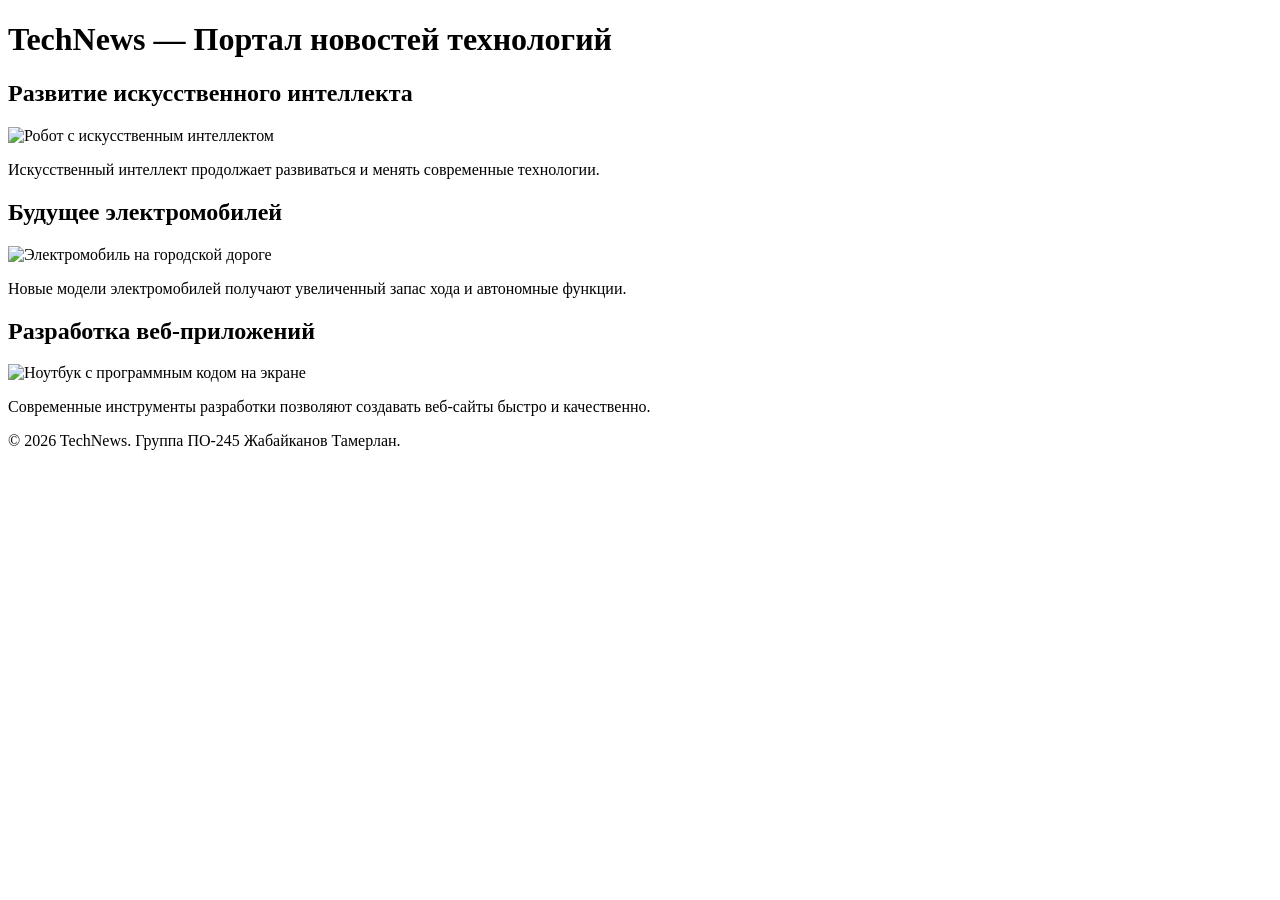
==== index.html @ 06b990fe "Add files via upload" ====
<!DOCTYPE html>
<html lang="ru">
<head>
    <meta charset="UTF-8">
    <meta name="viewport" content="width=device-width, initial-scale=1.0">
    
    <!-- SEO мета-теги -->
    <title>Новости технологий - TechNews</title>
    <meta name="description" content="Последние новости технологий, гаджетов, искусственного интеллекта и интернета.">
    <meta name="keywords" content="новости, технологии, IT, искусственный интеллект, гаджеты">
    <meta name="author" content="ПО-245">
    
    <link rel="stylesheet" href="style5.css">
</head>
<body>

    <header>
        <h1>TechNews — Портал новостей технологий</h1>
    </header>

    <main>
        <article class="news-card">
            <h2>Развитие искусственного интеллекта</h2>
            <img src="https://encrypted-tbn0.gstatic.com/images?q=tbn:ANd9GcQauCuXcx051mceSHwoyIwjxz0Szhf8YUPQIsUwtPqKdnZeXjIIw1RCWr4R&s=10" alt="Робот с искусственным интеллектом" width="600">
            <p>Искусственный интеллект продолжает развиваться и менять современные технологии.</p>
        </article>

        <article class="news-card">
            <h2>Будущее электромобилей</h2>
            <img src="https://5koleso.ru/storage/313800/b76c6a0182dadf2_1200x580.png.webp" alt="Электромобиль на городской дороге" width="600">
            <p>Новые модели электромобилей получают увеличенный запас хода и автономные функции.</p>
        </article>

        <article class="news-card">
            <h2>Разработка веб-приложений</h2>
            <img src="https://habrastorage.org/webt/pg/ak/ty/pgaktypu3eopozupeqe6huai7pe.jpeg" alt="Ноутбук c программным кодом на экране" width="600">
            <p>Современные инструменты разработки позволяют создавать веб-сайты быстро и качественно.</p>
        </article>  
    </main>

    <footer>
        <p>&copy; 2026 TechNews. Группа ПО-245 Жабайканов Тамерлан.</p>
    </footer>

</body>
</html>
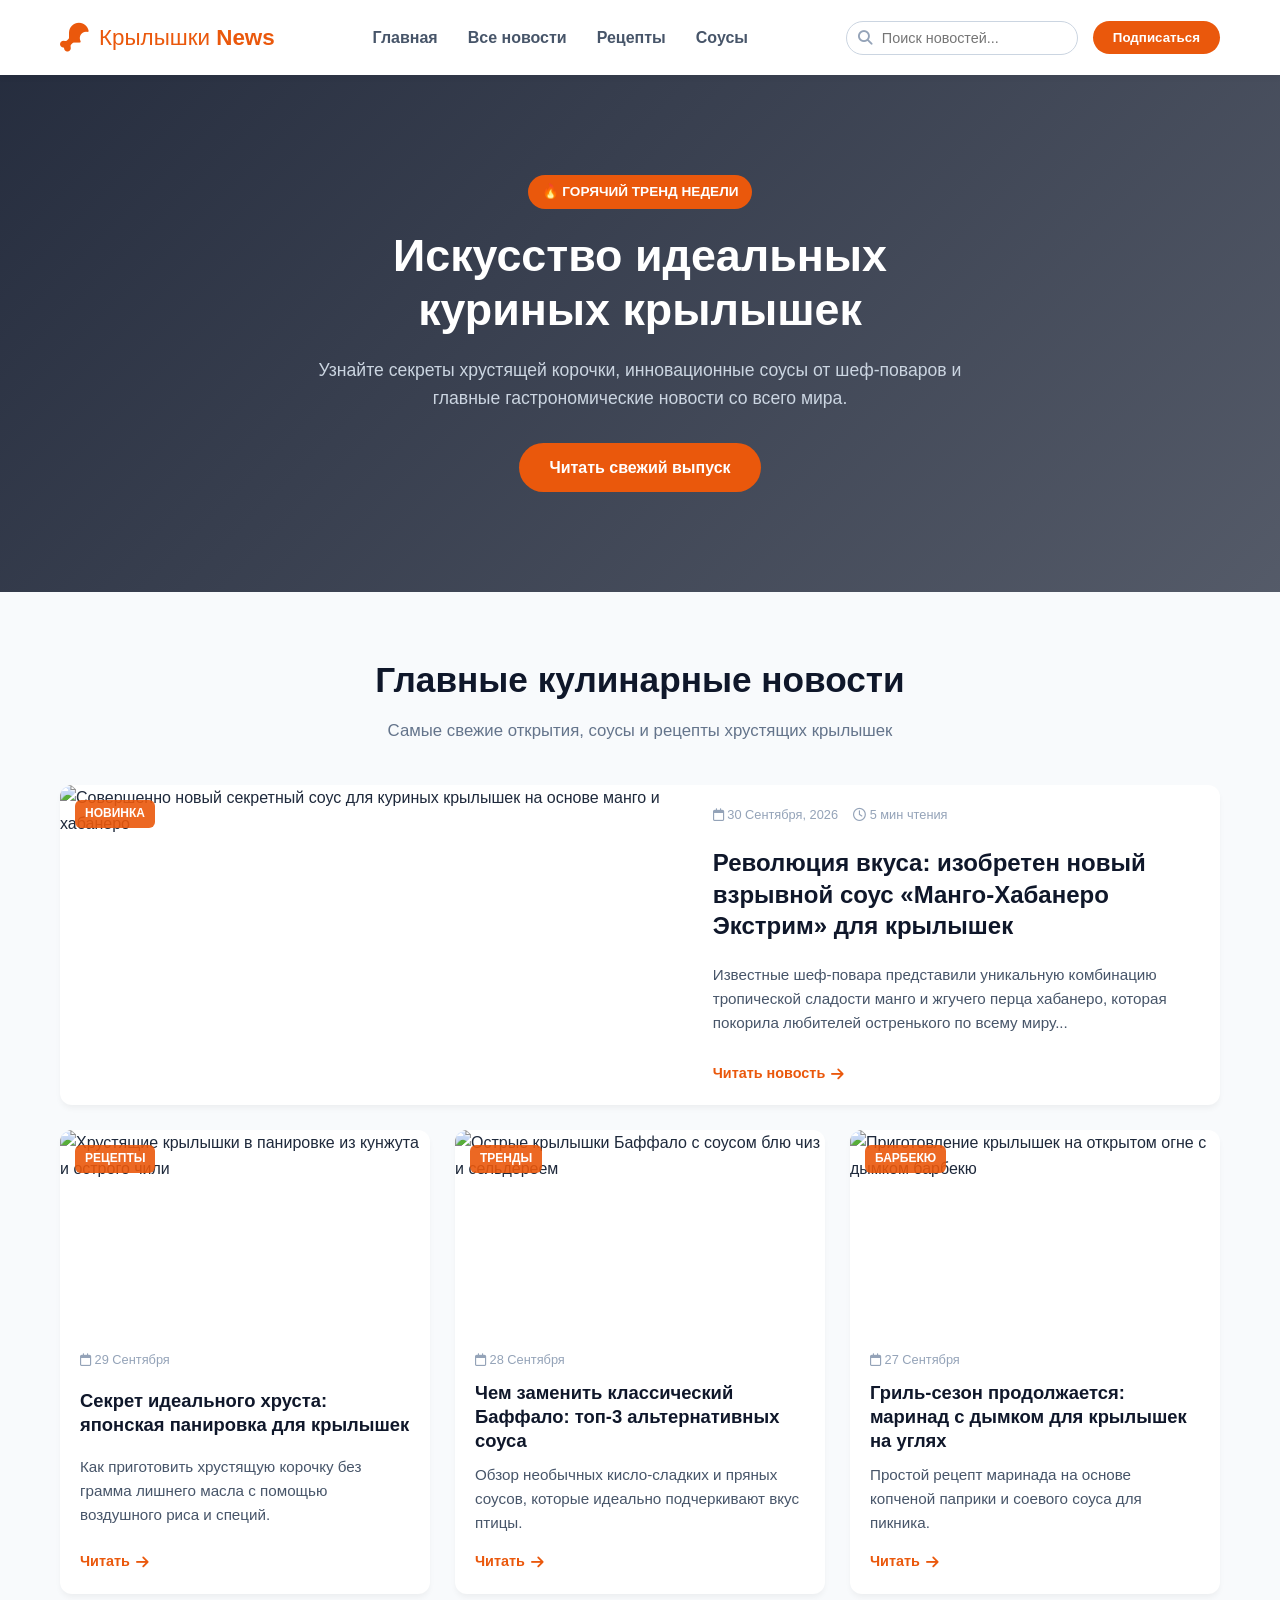
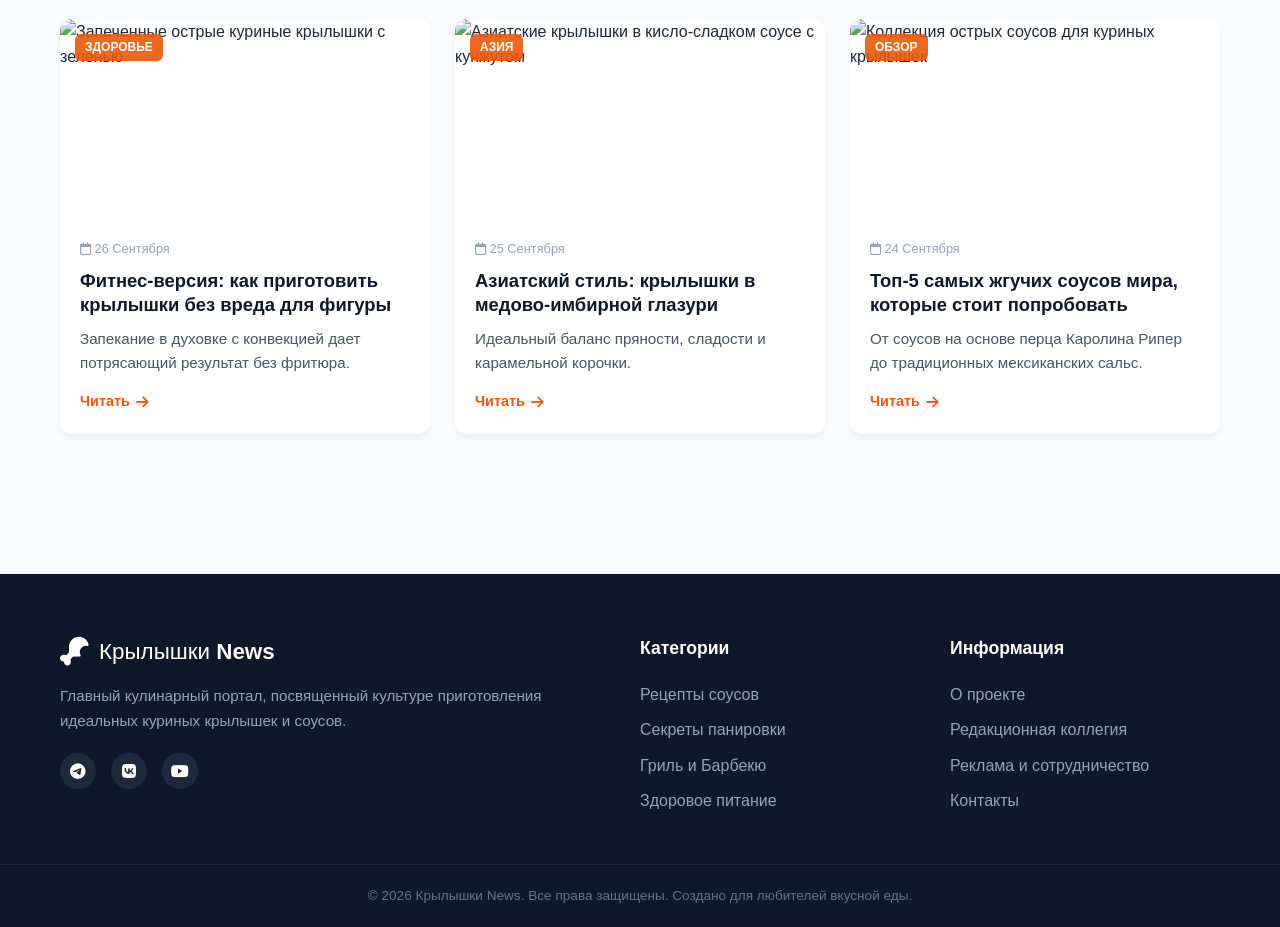
==== commit 0520d265: "Add files via upload" ====
--- a/index.html
+++ b/index.html
@@ -3,44 +3,304 @@
 <head>
     <meta charset="UTF-8">
     <meta name="viewport" content="width=device-width, initial-scale=1.0">
-    
-    <!-- SEO мета-теги -->
-    <title>Новости технологий - TechNews</title>
-    <meta name="description" content="Последние новости технологий, гаджетов, искусственного интеллекта и интернета.">
-    <meta name="keywords" content="новости, технологии, IT, искусственный интеллект, гаджеты">
-    <meta name="author" content="ПО-245">
-    
-    <link rel="stylesheet" href="style5.css">
+    <title>Кулинарные новости — Всё о крылышках</title>
+    <link rel="stylesheet" href="style.css">
+    <!-- Подключаем иконки FontAwesome для шапки и футера -->
+    <link rel="stylesheet" href="https://cdnjs.cloudflare.com/ajax/libs/font-awesome/6.4.0/css/all.min.css">
 </head>
 <body>
 
-    <header>
-        <h1>TechNews — Портал новостей технологий</h1>
+    <!-- Шапка сайта -->
+    <header class="site-header">
+        <div class="container header-container">
+            <div class="logo">
+                <i class="fa-solid fa-drumstick-bite"></i>
+                <span>Крылышки <strong>News</strong></span>
+            </div>
+            <nav class="main-nav">
+                <a href="#hero">Главная</a>
+                <a href="#news">Все новости</a>
+                <a href="#news">Рецепты</a>
+                <a href="#news">Соусы</a>
+            </nav>
+            <div class="header-actions">
+                <div class="search-box">
+                    <input type="text" placeholder="Поиск новостей...">
+                    <i class="fa-solid fa-magnifying-glass"></i>
+                </div>
+                <button class="btn-subscribe">Подписаться</button>
+            </div>
+        </div>
     </header>
 
-    <main>
-        <article class="news-card">
-            <h2>Развитие искусственного интеллекта</h2>
-            <img src="https://encrypted-tbn0.gstatic.com/images?q=tbn:ANd9GcQauCuXcx051mceSHwoyIwjxz0Szhf8YUPQIsUwtPqKdnZeXjIIw1RCWr4R&s=10" alt="Робот с искусственным интеллектом" width="600">
-            <p>Искусственный интеллект продолжает развиваться и менять современные технологии.</p>
-        </article>
-
-        <article class="news-card">
-            <h2>Будущее электромобилей</h2>
-            <img src="https://5koleso.ru/storage/313800/b76c6a0182dadf2_1200x580.png.webp" alt="Электромобиль на городской дороге" width="600">
-            <p>Новые модели электромобилей получают увеличенный запас хода и автономные функции.</p>
-        </article>
-
-        <article class="news-card">
-            <h2>Разработка веб-приложений</h2>
-            <img src="https://habrastorage.org/webt/pg/ak/ty/pgaktypu3eopozupeqe6huai7pe.jpeg" alt="Ноутбук c программным кодом на экране" width="600">
-            <p>Современные инструменты разработки позволяют создавать веб-сайты быстро и качественно.</p>
-        </article>  
+    <!-- Главный баннер / Герой -->
+    <section id="hero" class="hero-section">
+        <div class="hero-overlay"></div>
+        <div class="container hero-content">
+            <span class="badge-hot">🔥 Горячий тренд недели</span>
+            <h1>Искусство идеальных куриных крылышек</h1>
+            <p>Узнайте секреты хрустящей корочки, инновационные соусы от шеф-поваров и главные гастрономические новости со всего мира.</p>
+            <a href="#news" class="btn-primary">Читать свежий выпуск</a>
+        </div>
+    </section>
+
+    <!-- Основной контент (Новости) -->
+    <main id="news" class="container main-content">
+        <div class="section-title">
+            <h2>Главные кулинарные новости</h2>
+            <p>Самые свежие открытия, соусы и рецепты хрустящих крылышек</p>
+        </div>
+
+        <div class="news-grid">
+            <!-- 1. Главная большая новость -->
+            <article class="news-card main-news" onclick="openModal('main')">
+                <div class="card-image-wrapper">
+                    <img src="https://images.unsplash.com/photo-1527477396000-e27163b481c2?auto=format&fit=crop&w=1200&q=80" alt="Совершенно новый секретный соус для куриных крылышек на основе манго и хабанеро" class="card-img">
+                    <span class="news-category">Новинка</span>
+                </div>
+                <div class="card-content">
+                    <div class="news-meta">
+                        <span><i class="fa-regular fa-calendar"></i> 30 Сентября, 2026</span>
+                        <span><i class="fa-regular fa-clock"></i> 5 мин чтения</span>
+                    </div>
+                    <h3>Революция вкуса: изобретен новый взрывной соус «Манго-Хабанеро Экстрим» для крылышек</h3>
+                    <p class="news-snippet">Известные шеф-повара представили уникальную комбинацию тропической сладости манго и жгучего перца хабанеро, которая покорила любителей остренького по всему миру...</p>
+                    <span class="read-more">Читать новость <i class="fa-solid fa-arrow-right"></i></span>
+                </div>
+            </article>
+
+            <!-- 2. Новость -->
+            <article class="news-card" onclick="openModal('news2')">
+                <div class="card-image-wrapper">
+                    <img src="https://images.unsplash.com/photo-1567620832903-9fc6debc209f?auto=format&fit=crop&w=600&q=80" alt="Хрустящие крылышки в панировке из кунжута и острого чили" class="card-img">
+                    <span class="news-category">Рецепты</span>
+                </div>
+                <div class="card-content">
+                    <div class="news-meta">
+                        <span><i class="fa-regular fa-calendar"></i> 29 Сентября</span>
+                    </div>
+                    <h4>Секрет идеального хруста: японская панировка для крылышек</h4>
+                    <p class="news-snippet">Как приготовить хрустящую корочку без грамма лишнего масла с помощью воздушного риса и специй.</p>
+                    <span class="read-more">Читать <i class="fa-solid fa-arrow-right"></i></span>
+                </div>
+            </article>
+
+            <!-- 3. Новость -->
+            <article class="news-card" onclick="openModal('news3')">
+                <div class="card-image-wrapper">
+                    <img src="https://images.unsplash.com/photo-1608039829572-78524f79c4c7?auto=format&fit=crop&w=600&q=80" alt="Острые крылышки Баффало с соусом блю чиз и сельдереем" class="card-img">
+                    <span class="news-category">Тренды</span>
+                </div>
+                <div class="card-content">
+                    <div class="news-meta">
+                        <span><i class="fa-regular fa-calendar"></i> 28 Сентября</span>
+                    </div>
+                    <h4>Чем заменить классический Баффало: топ-3 альтернативных соуса</h4>
+                    <p class="news-snippet">Обзор необычных кисло-сладких и пряных соусов, которые идеально подчеркивают вкус птицы.</p>
+                    <span class="read-more">Читать <i class="fa-solid fa-arrow-right"></i></span>
+                </div>
+            </article>
+
+            <!-- 4. Новость -->
+            <article class="news-card" onclick="openModal('news4')">
+                <div class="card-image-wrapper">
+                    <img src="https://images.unsplash.com/photo-1589302168068-964664d93dc0?auto=format&fit=crop&w=600&q=80" alt="Приготовление крылышек на открытом огне с дымком барбекю" class="card-img">
+                    <span class="news-category">Барбекю</span>
+                </div>
+                <div class="card-content">
+                    <div class="news-meta">
+                        <span><i class="fa-regular fa-calendar"></i> 27 Сентября</span>
+                    </div>
+                    <h4>Гриль-сезон продолжается: маринад с дымком для крылышек на углях</h4>
+                    <p class="news-snippet">Простой рецепт маринада на основе копченой паприки и соевого соуса для пикника.</p>
+                    <span class="read-more">Читать <i class="fa-solid fa-arrow-right"></i></span>
+                </div>
+            </article>
+
+            <!-- 5. Новость -->
+            <article class="news-card" onclick="openModal('news5')">
+                <div class="card-image-wrapper">
+                    <img src="https://images.unsplash.com/photo-1569058242253-92a9c755a0ec?auto=format&fit=crop&w=600&q=80" alt="Запеченные острые куриные крылышки с зеленью" class="card-img">
+                    <span class="news-category">Здоровье</span>
+                </div>
+                <div class="card-content">
+                    <div class="news-meta">
+                        <span><i class="fa-regular fa-calendar"></i> 26 Сентября</span>
+                    </div>
+                    <h4>Фитнес-версия: как приготовить крылышки без вреда для фигуры</h4>
+                    <p class="news-snippet">Запекание в духовке с конвекцией дает потрясающий результат без фритюра.</p>
+                    <span class="read-more">Читать <i class="fa-solid fa-arrow-right"></i></span>
+                </div>
+            </article>
+
+            <!-- 6. Новость -->
+            <article class="news-card" onclick="openModal('news6')">
+                <div class="card-image-wrapper">
+                    <img src="https://images.unsplash.com/photo-1626777552726-4a6b54c97e46?auto=format&fit=crop&w=600&q=80" alt="Азиатские крылышки в кисло-сладком соусе с кунжутом" class="card-img">
+                    <span class="news-category">Азия</span>
+                </div>
+                <div class="card-content">
+                    <div class="news-meta">
+                        <span><i class="fa-regular fa-calendar"></i> 25 Сентября</span>
+                    </div>
+                    <h4>Азиатский стиль: крылышки в медово-имбирной глазури</h4>
+                    <p class="news-snippet">Идеальный баланс пряности, сладости и карамельной корочки.</p>
+                    <span class="read-more">Читать <i class="fa-solid fa-arrow-right"></i></span>
+                </div>
+            </article>
+
+            <!-- 7. Новость -->
+            <article class="news-card" onclick="openModal('news7')">
+                <div class="card-image-wrapper">
+                    <img src="https://images.unsplash.com/photo-1606755962773-d324e0a13086?auto=format&fit=crop&w=600&q=80" alt="Коллекция острых соусов для куриных крылышек" class="card-img">
+                    <span class="news-category">Обзор</span>
+                </div>
+                <div class="card-content">
+                    <div class="news-meta">
+                        <span><i class="fa-regular fa-calendar"></i> 24 Сентября</span>
+                    </div>
+                    <h4>Топ-5 самых жгучих соусов мира, которые стоит попробовать</h4>
+                    <p class="news-snippet">От соусов на основе перца Каролина Рипер до традиционных мексиканских сальс.</p>
+                    <span class="read-more">Читать <i class="fa-solid fa-arrow-right"></i></span>
+                </div>
+            </article>
+        </div>
     </main>
 
-    <footer>
-        <p>&copy; 2026 TechNews. Группа ПО-245 Жабайканов Тамерлан.</p>
+    <!-- Модальное окно для чтения полной новости -->
+    <div id="newsModal" class="modal">
+        <div class="modal-content">
+            <span class="close-btn" onclick="closeModal()">&times;</span>
+            <div id="modalBody">
+                <!-- Динамический контент заполняется скриптом -->
+            </div>
+        </div>
+    </div>
+
+    <!-- Подвал сайта -->
+    <footer class="site-footer">
+        <div class="container footer-grid">
+            <div class="footer-col">
+                <div class="logo footer-logo">
+                    <i class="fa-solid fa-drumstick-bite"></i>
+                    <span>Крылышки <strong>News</strong></span>
+                </div>
+                <p>Главный кулинарный портал, посвященный культуре приготовления идеальных куриных крылышек и соусов.</p>
+                <div class="social-icons">
+                    <a href="#"><i class="fa-brands fa-telegram"></i></a>
+                    <a href="#"><i class="fa-brands fa-vk"></i></a>
+                    <a href="#"><i class="fa-brands fa-youtube"></i></a>
+                </div>
+            </div>
+            <div class="footer-col">
+                <h4>Категории</h4>
+                <ul>
+                    <li><a href="#news">Рецепты соусов</a></li>
+                    <li><a href="#news">Секреты панировки</a></li>
+                    <li><a href="#news">Гриль и Барбекю</a></li>
+                    <li><a href="#news">Здоровое питание</a></li>
+                </ul>
+            </div>
+            <div class="footer-col">
+                <h4>Информация</h4>
+                <ul>
+                    <li><a href="#">О проекте</a></li>
+                    <li><a href="#">Редакционная коллегия</a></li>
+                    <li><a href="#">Реклама и сотрудничество</a></li>
+                    <li><a href="#">Контакты</a></li>
+                </ul>
+            </div>
+        </div>
+        <div class="footer-bottom">
+            <p>&copy; 2026 Крылышки News. Все права защищены. Создано для любителей вкусной еды.</p>
+        </div>
     </footer>
 
+    <!-- Скрипт для модального окна -->
+    <script>
+        const articlesData = {
+            'main': {
+                title: 'Революция вкуса: изобретен новый взрывной соус «Манго-Хабанеро Экстрим» для крылышек',
+                date: '30 Сентября, 2026',
+                img: 'https://images.unsplash.com/photo-1527477396000-e27163b481c2?auto=format&fit=crop&w=1200&q=80',
+                text: 'Известные шеф-повара представили уникальную комбинацию тропической сладости манго и жгучего перца хабанеро, которая покорила любителей остренького по всему миру. Новый соус создается путем трехчасового товления спелых фруктов с добавлением копченого перца, меда и капли лайма. По словам создателей, соус идеально подходит как к классическим крылышкам фритюр, так и к запеченным на углях. Попробуйте приготовить его дома: смешайте пюре манго, мелко нарезанный перец хабанеро, столовую ложку яблочного уксуса и немного коричневого сахара.'
+            },
+            'news2': {
+                title: 'Секрет идеального хруста: японская панировка для крылышек',
+                date: '29 Сентября, 2026',
+                img: 'https://images.unsplash.com/photo-1567620832903-9fc6debc209f?auto=format&fit=crop&w=800&q=80',
+                text: 'Как приготовить хрустящую корочку без грамма лишнего масла с помощью воздушного риса и специй. Секрет заключается в использовании муки из твердых сортов и легкой обсыпке измельченными рисовыми хлопьями перед отправкой в духовку.'
+            },
+            'news3': {
+                title: 'Чем заменить классический Баффало: топ-3 альтернативных соуса',
+                date: '28 Сентября, 2026',
+                img: 'https://images.unsplash.com/photo-1608039829572-78524f79c4c7?auto=format&fit=crop&w=800&q=80',
+                text: 'Обзор необычных кисло-сладких и пряных соусов. В тройку лидеров вошел ореховый соус сатай, медово-горчичный с зернами и пикантный соус на основе кинзы и халапеньо.'
+            },
+            'news4': {
+                title: 'Гриль-сезон продолжается: маринад с дымком для крылышек на углях',
+                date: '27 Сентября, 2026',
+                img: 'https://images.unsplash.com/photo-1589302168068-964664d93dc0?auto=format&fit=crop&w=800&q=80',
+                text: 'Простой рецепт маринада на основе копченой паприки, соевого соуса, чеснока и томатной пасты. Подержите крылышки в маринаде не менее 2 часов перед жарки на углях.'
+            },
+            'news5': {
+                title: 'Фитнес-версия: как приготовить крылышки без вреда для фигуры',
+                date: '26 Сентября, 2026',
+                img: 'https://images.unsplash.com/photo-1569058242253-92a9c755a0ec?auto=format&fit=crop&w=800&q=80',
+                text: 'Запекание в духовке на решетке при температуре 200 градусов с конвекцией позволяет вытопить весь лишний жир, оставляя мясо нежным, а корочку хрустящей.'
+            },
+            'news6': {
+                title: 'Азиатский стиль: крылышки в медово-имбирной глазури',
+                date: '25 Сентября, 2026',
+                img: 'https://images.unsplash.com/photo-1626777552726-4a6b54c97e46?auto=format&fit=crop&w=800&q=80',
+                text: 'Идеальный баланс пряности, сладости и карамельной корочки. Свежий тертый имбирь, мед, кунжутное масло и соевый соус выпариваются до густоты сиропа.'
+            },
+            'news7': {
+                title: 'Топ-5 самых жгучих соусов мира, которые стоит попробовать',
+                date: '24 Сентября, 2026',
+                img: 'https://images.unsplash.com/photo-1606755962773-d324e0a13086?auto=format&fit=crop&w=800&q=80',
+                text: 'От соусов на основе перца Каролина Рипер до традиционных мексиканских сальс с перцем чипотле. Рейтинг самых экстремальных вкусовых ощущений для настоящих смельчаков.'
+            }
+        };
+
+        function openModal(id) {
+            const article = articlesData[id];
+            if (!article) return;
+
+            const modalBody = document.getElementById('modalBody');
+            modalBody.innerHTML = `
+                <span class="modal-category">Кулинарные новости</span>
+                <h2>${article.title}</h2>
+                <div class="news-meta" style="margin-bottom: 20px;">
+                    <span><i class="fa-regular fa-calendar"></i> ${article.date}</span>
+                    <span><i class="fa-solid fa-user-pen"></i> Редакция Крылышки News</span>
+                </div>
+                <img src="${article.img}" alt="${article.title}" class="modal-img">
+                <p class="modal-text">${article.text}</p>
+                <div class="modal-footer-share">
+                    <p>Поделиться новостью:</p>
+                    <div class="social-icons">
+                        <a href="#"><i class="fa-brands fa-telegram"></i></a>
+                        <a href="#"><i class="fa-brands fa-vk"></i></a>
+                        <a href="#"><i class="fa-solid fa-link"></i></a>
+                    </div>
+                </div>
+            `;
+            document.getElementById('newsModal').style.display = 'block';
+            document.body.style.overflow = 'hidden';
+        }
+
+        function closeModal() {
+            document.getElementById('newsModal').style.display = 'none';
+            document.body.style.overflow = 'auto';
+        }
+
+        window.onclick = function(event) {
+            const modal = document.getElementById('newsModal');
+            if (event.target === modal) {
+                closeModal();
+            }
+        }
+    </script>
 </body>
 </html>
--- a/style.css
+++ b/style.css
@@ -0,0 +1,499 @@
+/* Основные стили и сброс */
+* {
+    margin: 0;
+    padding: 0;
+    box-sizing: border-box;
+    font-family: 'Segoe UI', Tahoma, Geneva, Verdana, sans-serif;
+}
+
+body {
+    background-color: #f8fafc;
+    color: #1e293b;
+    line-height: 1.6;
+}
+
+.container {
+    max-width: 1200px;
+    margin: 0 auto;
+    padding: 0 20px;
+}
+
+/* Шапка сайта */
+.site-header {
+    background-color: #ffffff;
+    box-shadow: 0 4px 6px -1px rgba(0, 0, 0, 0.05);
+    position: sticky;
+    top: 0;
+    z-index: 100;
+}
+
+.header-container {
+    display: flex;
+    align-items: center;
+    justify-content: space-between;
+    height: 75px;
+}
+
+.logo {
+    display: flex;
+    align-items: center;
+    gap: 10px;
+    font-size: 1.4rem;
+    color: #ea580c;
+    cursor: pointer;
+}
+
+.logo i {
+    font-size: 1.8rem;
+}
+
+.main-nav {
+    display: flex;
+    gap: 30px;
+}
+
+.main-nav a {
+    text-decoration: none;
+    color: #475569;
+    font-weight: 600;
+    transition: color 0.2s;
+}
+
+.main-nav a:hover {
+    color: #ea580c;
+}
+
+.header-actions {
+    display: flex;
+    align-items: center;
+    gap: 15px;
+}
+
+.search-box {
+    position: relative;
+}
+
+.search-box input {
+    padding: 8px 15px 8px 35px;
+    border: 1px solid #cbd5e1;
+    border-radius: 20px;
+    outline: none;
+    font-size: 0.9rem;
+    transition: border-color 0.2s;
+}
+
+.search-box input:focus {
+    border-color: #ea580c;
+}
+
+.search-box i {
+    position: absolute;
+    left: 12px;
+    top: 50%;
+    transform: translateY(-50%);
+    color: #94a3b8;
+    font-size: 0.9rem;
+}
+
+.btn-subscribe {
+    background-color: #ea580c;
+    color: #ffffff;
+    border: none;
+    padding: 9px 20px;
+    border-radius: 20px;
+    font-weight: 600;
+    cursor: pointer;
+    transition: background-color 0.2s;
+}
+
+.btn-subscribe:hover {
+    background-color: #c2410c;
+}
+
+/* Главный баннер (Герой) */
+.hero-section {
+    position: relative;
+    background: url('https://images.unsplash.com/photo-1527477396000-e27163b481c2?auto=format&fit=crop&w=1600&q=80') center/cover no-repeat;
+    padding: 100px 0;
+    color: #ffffff;
+    text-align: center;
+}
+
+.hero-overlay {
+    position: absolute;
+    top: 0;
+    left: 0;
+    width: 100%;
+    height: 100%;
+    background: linear-gradient(135deg, rgba(15, 23, 42, 0.9) 0%, rgba(15, 23, 42, 0.7) 100%);
+}
+
+.hero-content {
+    position: relative;
+    z-index: 2;
+    max-width: 700px;
+}
+
+.badge-hot {
+    background-color: #ea580c;
+    color: #fff;
+    padding: 6px 14px;
+    border-radius: 20px;
+    font-size: 0.85rem;
+    font-weight: 600;
+    text-transform: uppercase;
+    display: inline-block;
+    margin-bottom: 20px;
+}
+
+.hero-content h1 {
+    font-size: 2.8rem;
+    margin-bottom: 20px;
+    line-height: 1.2;
+}
+
+.hero-content p {
+    font-size: 1.1rem;
+    color: #cbd5e1;
+    margin-bottom: 30px;
+}
+
+.btn-primary {
+    display: inline-block;
+    background-color: #ea580c;
+    color: #fff;
+    padding: 12px 30px;
+    border-radius: 30px;
+    text-decoration: none;
+    font-weight: 600;
+    transition: transform 0.2s, background-color 0.2s;
+}
+
+.btn-primary:hover {
+    background-color: #c2410c;
+    transform: translateY(-2px);
+}
+
+/* Секция контента и сетка новостей */
+.main-content {
+    padding: 60px 20px;
+}
+
+.section-title {
+    margin-bottom: 40px;
+    text-align: center;
+}
+
+.section-title h2 {
+    font-size: 2.2rem;
+    color: #0f172a;
+    margin-bottom: 10px;
+}
+
+.section-title p {
+    color: #64748b;
+    font-size: 1.05rem;
+}
+
+/* Сетка новостей: 1 большая главная и остальные поменьше */
+.news-grid {
+    display: grid;
+    grid-template-columns: repeat(3, 1fr);
+    gap: 25px;
+}
+
+.news-card {
+    background: #ffffff;
+    border-radius: 12px;
+    overflow: hidden;
+    box-shadow: 0 4px 6px -1px rgba(0, 0, 0, 0.05);
+    transition: transform 0.3s, box-shadow 0.3s;
+    cursor: pointer;
+    display: flex;
+    flex-direction: column;
+}
+
+.news-card:hover {
+    transform: translateY(-5px);
+    box-shadow: 0 10px 15px -3px rgba(0, 0, 0, 0.1);
+}
+
+/* Главная большая новость на всю ширину сетки */
+.main-news {
+    grid-column: 1 / -1;
+    display: grid;
+    grid-template-columns: 1.2fr 1fr;
+}
+
+.main-news .card-image-wrapper {
+    height: 100%;
+    min-height: 320px;
+}
+
+.card-image-wrapper {
+    position: relative;
+    height: 200px;
+    overflow: hidden;
+}
+
+.card-img {
+    width: 100%;
+    height: 100%;
+    object-fit: cover;
+    transition: transform 0.5s;
+}
+
+.news-card:hover .card-img {
+    transform: scale(1.05);
+}
+
+.news-category {
+    position: absolute;
+    top: 15px;
+    left: 15px;
+    background-color: rgba(234, 88, 12, 0.9);
+    color: #fff;
+    padding: 4px 10px;
+    font-size: 0.75rem;
+    font-weight: 600;
+    border-radius: 6px;
+    text-transform: uppercase;
+}
+
+.card-content {
+    padding: 20px;
+    display: flex;
+    flex-direction: column;
+    justify-content: space-between;
+    flex-grow: 1;
+}
+
+.news-meta {
+    display: flex;
+    gap: 15px;
+    font-size: 0.8rem;
+    color: #94a3b8;
+    margin-bottom: 10px;
+}
+
+.news-card h3 {
+    font-size: 1.5rem;
+    color: #0f172a;
+    margin-bottom: 10px;
+    line-height: 1.3;
+}
+
+.news-card h4 {
+    font-size: 1.15rem;
+    color: #0f172a;
+    margin-bottom: 10px;
+    line-height: 1.3;
+}
+
+.news-snippet {
+    color: #475569;
+    font-size: 0.95rem;
+    margin-bottom: 15px;
+}
+
+.read-more {
+    color: #ea580c;
+    font-weight: 600;
+    font-size: 0.9rem;
+    display: flex;
+    align-items: center;
+    gap: 6px;
+}
+
+/* Модальное окно */
+.modal {
+    display: none;
+    position: fixed;
+    z-index: 1000;
+    left: 0;
+    top: 0;
+    width: 100%;
+    height: 100%;
+    overflow: auto;
+    background-color: rgba(0, 0, 0, 0.7);
+    backdrop-filter: blur(5px);
+}
+
+.modal-content {
+    background-color: #ffffff;
+    margin: 5% auto;
+    padding: 30px;
+    border-radius: 12px;
+    width: 90%;
+    max-width: 800px;
+    position: relative;
+    animation: modalAnim 0.3s ease;
+}
+
+@keyframes modalAnim {
+    from {transform: translateY(-30px); opacity: 0;}
+    to {transform: translateY(0); opacity: 1;}
+}
+
+.close-btn {
+    position: absolute;
+    right: 20px;
+    top: 15px;
+    font-size: 2rem;
+    color: #64748b;
+    cursor: pointer;
+    transition: color 0.2s;
+}
+
+.close-btn:hover {
+    color: #0f172a;
+}
+
+.modal-category {
+    display: inline-block;
+    color: #ea580c;
+    font-weight: 600;
+    font-size: 0.85rem;
+    text-transform: uppercase;
+    margin-bottom: 10px;
+}
+
+.modal-content h2 {
+    font-size: 2rem;
+    color: #0f172a;
+    margin-bottom: 15px;
+}
+
+.modal-img {
+    width: 100%;
+    max-height: 400px;
+    object-fit: cover;
+    border-radius: 8px;
+    margin: 20px 0;
+}
+
+.modal-text {
+    font-size: 1.05rem;
+    color: #334155;
+    line-height: 1.8;
+    margin-bottom: 25px;
+}
+
+.modal-footer-share {
+    border-top: 1px solid #e2e8f0;
+    padding-top: 15px;
+    display: flex;
+    align-items: center;
+    gap: 15px;
+}
+
+.modal-footer-share p {
+    font-weight: 600;
+    color: #64748b;
+    font-size: 0.9rem;
+}
+
+/* Подвал сайта */
+.site-footer {
+    background-color: #0f172a;
+    color: #94a3b8;
+    padding: 60px 0 20px;
+    margin-top: 80px;
+}
+
+.footer-grid {
+    display: grid;
+    grid-template-columns: 2fr 1fr 1fr;
+    gap: 40px;
+    margin-bottom: 40px;
+}
+
+.footer-logo {
+    color: #ffffff;
+    margin-bottom: 15px;
+}
+
+.footer-col p {
+    font-size: 0.95rem;
+    margin-bottom: 20px;
+}
+
+.footer-col h4 {
+    color: #ffffff;
+    margin-bottom: 20px;
+    font-size: 1.1rem;
+}
+
+.footer-col ul {
+    list-style: none;
+}
+
+.footer-col ul li {
+    margin-bottom: 10px;
+}
+
+.footer-col ul li a {
+    color: #94a3b8;
+    text-decoration: none;
+    transition: color 0.2s;
+}
+
+.footer-col ul li a:hover {
+    color: #ea580c;
+}
+
+.social-icons {
+    display: flex;
+    gap: 15px;
+}
+
+.social-icons a {
+    display: inline-flex;
+    align-items: center;
+    justify-content: center;
+    width: 36px;
+    height: 36px;
+    background-color: #1e293b;
+    color: #ffffff;
+    border-radius: 50%;
+    text-decoration: none;
+    transition: background-color 0.2s;
+}
+
+.social-icons a:hover {
+    background-color: #ea580c;
+}
+
+.footer-bottom {
+    border-top: 1px solid #1e293b;
+    padding-top: 20px;
+    text-align: center;
+    font-size: 0.85rem;
+    color: #64748b;
+}
+
+/* Адаптивность для мобильных устройств */
+@media (max-width: 900px) {
+    .news-grid {
+        grid-template-columns: repeat(2, 1fr);
+    }
+    .main-news {
+        grid-template-columns: 1fr;
+    }
+    .main-nav, .header-actions .search-box {
+        display: none;
+    }
+    .footer-grid {
+        grid-template-columns: 1fr;
+        gap: 30px;
+    }
+}
+
+@media (max-width: 600px) {
+    .news-grid {
+        grid-template-columns: 1fr;
+    }
+    .hero-content h1 {
+        font-size: 2rem;
+    }
+}
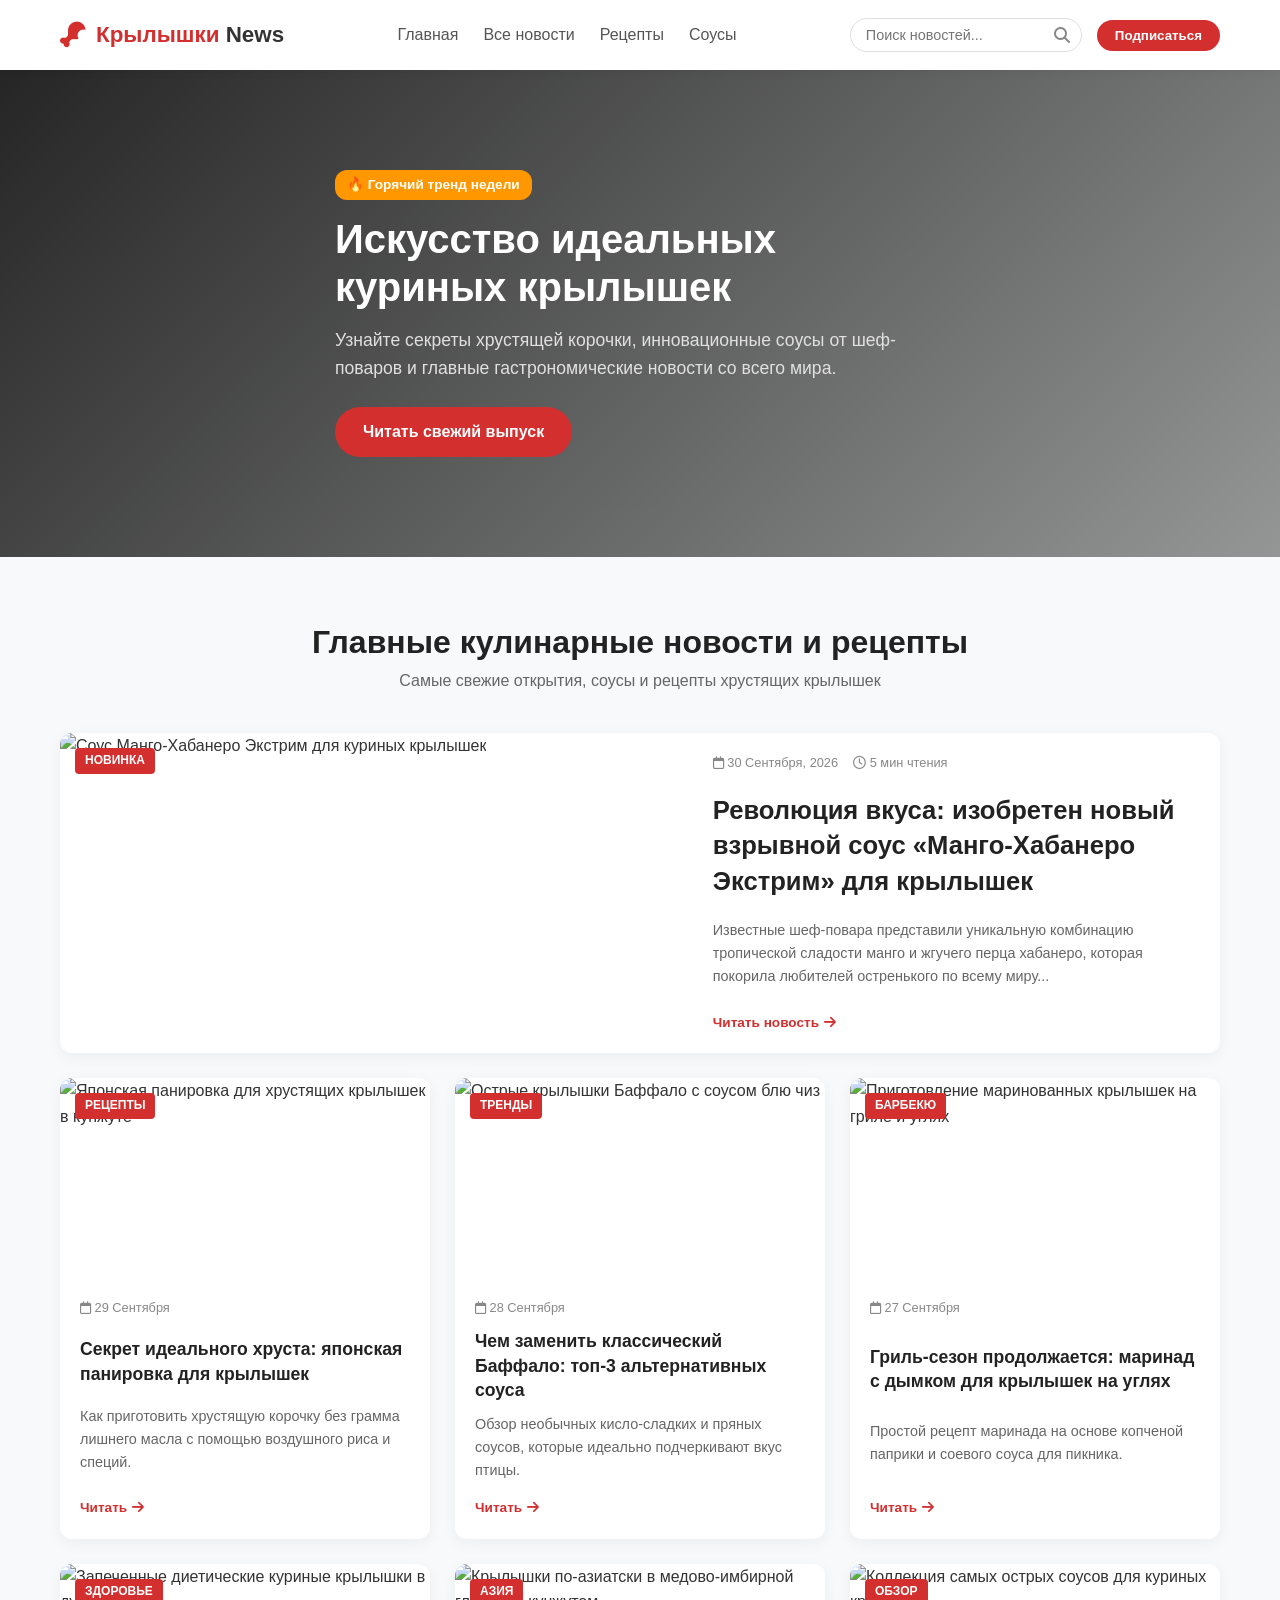
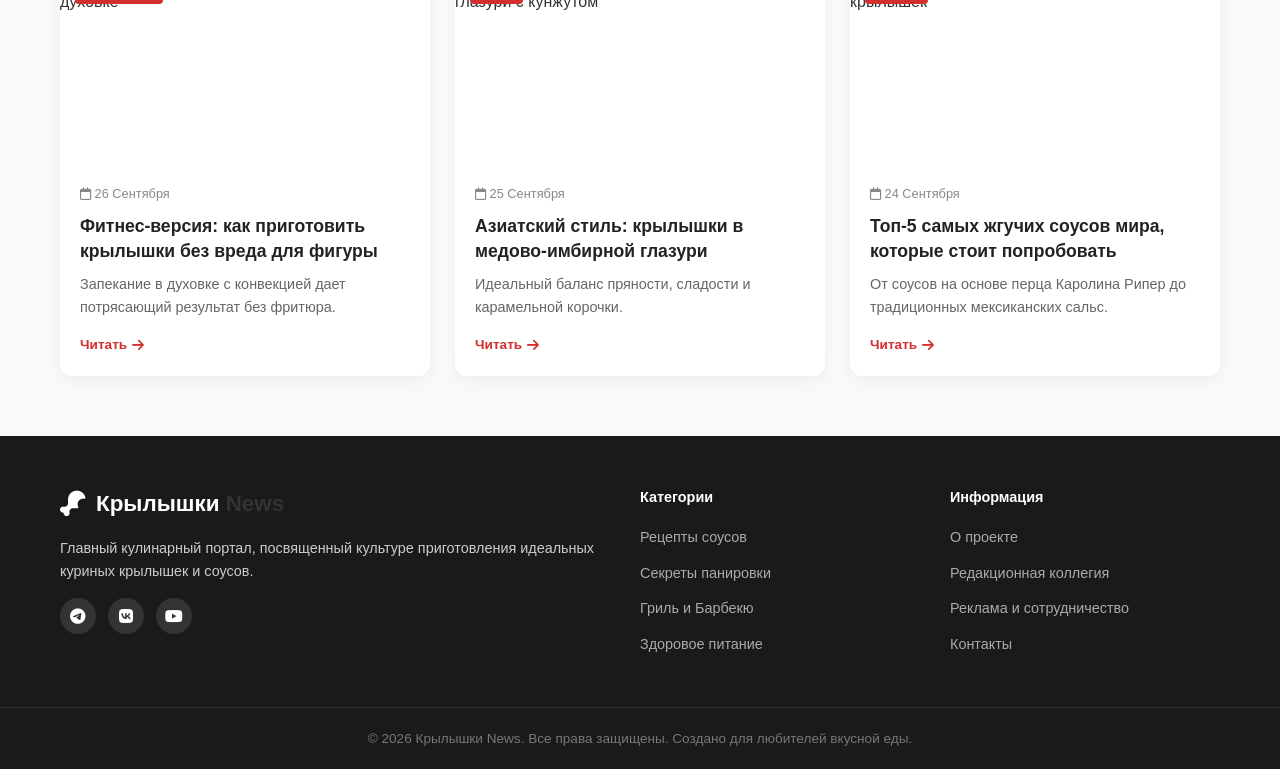
==== commit 2e32eeca: "Add files via upload" ====
--- a/index.html
+++ b/index.html
@@ -3,10 +3,61 @@
 <head>
     <meta charset="UTF-8">
     <meta name="viewport" content="width=device-width, initial-scale=1.0">
-    <title>Кулинарные новости — Всё о крылышках</title>
+    
+    <!-- SEO Мета-теги -->
+    <title>Кулинарные новости: лучшие рецепты куриных крылышек и соусов — Крылышки News</title>
+    <meta name="description" content="Свежие кулинарные новости, секреты хрустящей корочки, авторские рецепты соусов и гастрономические тренды со всего мира на портале Крылышки News.">
+    <meta name="keywords" content="куриные крылышки, рецепты крылышек, соус для крылышек, манго хабанеро, крылышки баффало, хрустящие крылышки">
+    <meta name="robots" content="index, follow">
+
+    <!-- Open Graph (для Telegram, VK, WhatsApp, Facebook) -->
+    <meta property="og:type" content="website">
+    <meta property="og:url" content="https://yourdomain.com/">
+    <meta property="og:site_name" content="Крылышки News">
+    <meta property="og:title" content="Крылышки News — Главный кулинарный портал о куриных крылышках">
+    <meta property="og:description" content="Рецепты хрустящей корочки, секретные соусы от шеф-поваров, обзоры и гастрономические новости со всего мира.">
+    <meta property="og:image" content="https://images.unsplash.com/photo-1527477396000-e27163b481c2?auto=format&fit=crop&w=1200&h=630&q=80">
+    <meta property="og:image:width" content="1200">
+    <meta property="og:image:height" content="630">
+    <meta property="og:image:alt" content="Сочные куриные крылышки с острым соусом">
+    <meta property="og:locale" content="ru_RU">
+
+    <!-- Twitter Cards -->
+    <meta name="twitter:card" content="summary_large_image">
+    <meta name="twitter:title" content="Крылышки News — Главный кулинарный портал">
+    <meta name="twitter:description" content="Рецепты хрустящей корочки, секретные соусы и гастрономические новости.">
+    <meta name="twitter:image" content="https://images.unsplash.com/photo-1527477396000-e27163b481c2?auto=format&fit=crop&w=1200&h=630&q=80">
+
     <link rel="stylesheet" href="style.css">
-    <!-- Подключаем иконки FontAwesome для шапки и футера -->
     <link rel="stylesheet" href="https://cdnjs.cloudflare.com/ajax/libs/font-awesome/6.4.0/css/all.min.css">
+
+    <!-- Schema.org Микроразметка для поисковиков -->
+    <script type="application/ld+json">
+    {
+      "@context": "https://schema.org",
+      "@graph": [
+        {
+          "@type": "WebSite",
+          "name": "Крылышки News",
+          "url": "https://yourdomain.com/",
+          "description": "Главный кулинарный портал, посвященный культуре приготовления куриных крылышек и соусов."
+        },
+        {
+          "@type": "NewsArticle",
+          "headline": "Революция вкуса: изобретен новый взрывной соус «Манго-Хабанеро Экстрим» для крылышек",
+          "image": [
+            "https://images.unsplash.com/photo-1527477396000-e27163b481c2?auto=format&fit=crop&w=1200&q=80"
+          ],
+          "datePublished": "2026-09-30T00:00:00+05:00",
+          "dateModified": "2026-09-30T00:00:00+05:00",
+          "author": {
+            "@type": "Organization",
+            "name": "Редакция Крылышки News"
+          }
+        }
+      ]
+    }
+    </script>
 </head>
 <body>
 
@@ -14,10 +65,10 @@
     <header class="site-header">
         <div class="container header-container">
             <div class="logo">
-                <i class="fa-solid fa-drumstick-bite"></i>
+                <i class="fa-solid fa-drumstick-bite" aria-hidden="true"></i>
                 <span>Крылышки <strong>News</strong></span>
             </div>
-            <nav class="main-nav">
+            <nav class="main-nav" aria-label="Основная навигация">
                 <a href="#hero">Главная</a>
                 <a href="#news">Все новости</a>
                 <a href="#news">Рецепты</a>
@@ -25,10 +76,10 @@
             </nav>
             <div class="header-actions">
                 <div class="search-box">
-                    <input type="text" placeholder="Поиск новостей...">
-                    <i class="fa-solid fa-magnifying-glass"></i>
-                </div>
-                <button class="btn-subscribe">Подписаться</button>
+                    <input type="text" placeholder="Поиск новостей..." aria-label="Поиск по новостям">
+                    <i class="fa-solid fa-magnifying-glass" aria-hidden="true"></i>
+                </div>
+                <button class="btn-subscribe" type="button">Подписаться</button>
             </div>
         </div>
     </header>
@@ -47,7 +98,7 @@
     <!-- Основной контент (Новости) -->
     <main id="news" class="container main-content">
         <div class="section-title">
-            <h2>Главные кулинарные новости</h2>
+            <h2>Главные кулинарные новости и рецепты</h2>
             <p>Самые свежие открытия, соусы и рецепты хрустящих крылышек</p>
         </div>
 
@@ -55,12 +106,12 @@
             <!-- 1. Главная большая новость -->
             <article class="news-card main-news" onclick="openModal('main')">
                 <div class="card-image-wrapper">
-                    <img src="https://images.unsplash.com/photo-1527477396000-e27163b481c2?auto=format&fit=crop&w=1200&q=80" alt="Совершенно новый секретный соус для куриных крылышек на основе манго и хабанеро" class="card-img">
+                    <img src="https://images.unsplash.com/photo-1527477396000-e27163b481c2?auto=format&fit=crop&w=1200&q=80" alt="Соус Манго-Хабанеро Экстрим для куриных крылышек" class="card-img" loading="eager">
                     <span class="news-category">Новинка</span>
                 </div>
                 <div class="card-content">
                     <div class="news-meta">
-                        <span><i class="fa-regular fa-calendar"></i> 30 Сентября, 2026</span>
+                        <span><i class="fa-regular fa-calendar"></i> <time datetime="2026-09-30">30 Сентября, 2026</time></span>
                         <span><i class="fa-regular fa-clock"></i> 5 мин чтения</span>
                     </div>
                     <h3>Революция вкуса: изобретен новый взрывной соус «Манго-Хабанеро Экстрим» для крылышек</h3>
@@ -72,14 +123,14 @@
             <!-- 2. Новость -->
             <article class="news-card" onclick="openModal('news2')">
                 <div class="card-image-wrapper">
-                    <img src="https://images.unsplash.com/photo-1567620832903-9fc6debc209f?auto=format&fit=crop&w=600&q=80" alt="Хрустящие крылышки в панировке из кунжута и острого чили" class="card-img">
+                    <img src="https://images.unsplash.com/photo-1567620832903-9fc6debc209f?auto=format&fit=crop&w=600&q=80" alt="Японская панировка для хрустящих крылышек в кунжуте" class="card-img" loading="lazy">
                     <span class="news-category">Рецепты</span>
                 </div>
                 <div class="card-content">
                     <div class="news-meta">
-                        <span><i class="fa-regular fa-calendar"></i> 29 Сентября</span>
-                    </div>
-                    <h4>Секрет идеального хруста: японская панировка для крылышек</h4>
+                        <span><i class="fa-regular fa-calendar"></i> <time datetime="2026-09-29">29 Сентября</time></span>
+                    </div>
+                    <h3>Секрет идеального хруста: японская панировка для крылышек</h3>
                     <p class="news-snippet">Как приготовить хрустящую корочку без грамма лишнего масла с помощью воздушного риса и специй.</p>
                     <span class="read-more">Читать <i class="fa-solid fa-arrow-right"></i></span>
                 </div>
@@ -88,14 +139,14 @@
             <!-- 3. Новость -->
             <article class="news-card" onclick="openModal('news3')">
                 <div class="card-image-wrapper">
-                    <img src="https://images.unsplash.com/photo-1608039829572-78524f79c4c7?auto=format&fit=crop&w=600&q=80" alt="Острые крылышки Баффало с соусом блю чиз и сельдереем" class="card-img">
+                    <img src="https://images.unsplash.com/photo-1608039829572-78524f79c4c7?auto=format&fit=crop&w=600&q=80" alt="Острые крылышки Баффало с соусом блю чиз" class="card-img" loading="lazy">
                     <span class="news-category">Тренды</span>
                 </div>
                 <div class="card-content">
                     <div class="news-meta">
-                        <span><i class="fa-regular fa-calendar"></i> 28 Сентября</span>
-                    </div>
-                    <h4>Чем заменить классический Баффало: топ-3 альтернативных соуса</h4>
+                        <span><i class="fa-regular fa-calendar"></i> <time datetime="2026-09-28">28 Сентября</time></span>
+                    </div>
+                    <h3>Чем заменить классический Баффало: топ-3 альтернативных соуса</h3>
                     <p class="news-snippet">Обзор необычных кисло-сладких и пряных соусов, которые идеально подчеркивают вкус птицы.</p>
                     <span class="read-more">Читать <i class="fa-solid fa-arrow-right"></i></span>
                 </div>
@@ -104,14 +155,14 @@
             <!-- 4. Новость -->
             <article class="news-card" onclick="openModal('news4')">
                 <div class="card-image-wrapper">
-                    <img src="https://images.unsplash.com/photo-1589302168068-964664d93dc0?auto=format&fit=crop&w=600&q=80" alt="Приготовление крылышек на открытом огне с дымком барбекю" class="card-img">
+                    <img src="https://images.unsplash.com/photo-1589302168068-964664d93dc0?auto=format&fit=crop&w=600&q=80" alt="Приготовление маринованных крылышек на гриле и углях" class="card-img" loading="lazy">
                     <span class="news-category">Барбекю</span>
                 </div>
                 <div class="card-content">
                     <div class="news-meta">
-                        <span><i class="fa-regular fa-calendar"></i> 27 Сентября</span>
-                    </div>
-                    <h4>Гриль-сезон продолжается: маринад с дымком для крылышек на углях</h4>
+                        <span><i class="fa-regular fa-calendar"></i> <time datetime="2026-09-27">27 Сентября</time></span>
+                    </div>
+                    <h3>Гриль-сезон продолжается: маринад с дымком для крылышек на углях</h3>
                     <p class="news-snippet">Простой рецепт маринада на основе копченой паприки и соевого соуса для пикника.</p>
                     <span class="read-more">Читать <i class="fa-solid fa-arrow-right"></i></span>
                 </div>
@@ -120,14 +171,14 @@
             <!-- 5. Новость -->
             <article class="news-card" onclick="openModal('news5')">
                 <div class="card-image-wrapper">
-                    <img src="https://images.unsplash.com/photo-1569058242253-92a9c755a0ec?auto=format&fit=crop&w=600&q=80" alt="Запеченные острые куриные крылышки с зеленью" class="card-img">
+                    <img src="https://images.unsplash.com/photo-1569058242253-92a9c755a0ec?auto=format&fit=crop&w=600&q=80" alt="Запеченные диетические куриные крылышки в духовке" class="card-img" loading="lazy">
                     <span class="news-category">Здоровье</span>
                 </div>
                 <div class="card-content">
                     <div class="news-meta">
-                        <span><i class="fa-regular fa-calendar"></i> 26 Сентября</span>
-                    </div>
-                    <h4>Фитнес-версия: как приготовить крылышки без вреда для фигуры</h4>
+                        <span><i class="fa-regular fa-calendar"></i> <time datetime="2026-09-26">26 Сентября</time></span>
+                    </div>
+                    <h3>Фитнес-версия: как приготовить крылышки без вреда для фигуры</h3>
                     <p class="news-snippet">Запекание в духовке с конвекцией дает потрясающий результат без фритюра.</p>
                     <span class="read-more">Читать <i class="fa-solid fa-arrow-right"></i></span>
                 </div>
@@ -136,14 +187,14 @@
             <!-- 6. Новость -->
             <article class="news-card" onclick="openModal('news6')">
                 <div class="card-image-wrapper">
-                    <img src="https://images.unsplash.com/photo-1626777552726-4a6b54c97e46?auto=format&fit=crop&w=600&q=80" alt="Азиатские крылышки в кисло-сладком соусе с кунжутом" class="card-img">
+                    <img src="https://images.unsplash.com/photo-1626777552726-4a6b54c97e46?auto=format&fit=crop&w=600&q=80" alt="Крылышки по-азиатски в медово-имбирной глазури с кунжутом" class="card-img" loading="lazy">
                     <span class="news-category">Азия</span>
                 </div>
                 <div class="card-content">
                     <div class="news-meta">
-                        <span><i class="fa-regular fa-calendar"></i> 25 Сентября</span>
-                    </div>
-                    <h4>Азиатский стиль: крылышки в медово-имбирной глазури</h4>
+                        <span><i class="fa-regular fa-calendar"></i> <time datetime="2026-09-25">25 Сентября</time></span>
+                    </div>
+                    <h3>Азиатский стиль: крылышки в медово-имбирной глазури</h3>
                     <p class="news-snippet">Идеальный баланс пряности, сладости и карамельной корочки.</p>
                     <span class="read-more">Читать <i class="fa-solid fa-arrow-right"></i></span>
                 </div>
@@ -152,14 +203,14 @@
             <!-- 7. Новость -->
             <article class="news-card" onclick="openModal('news7')">
                 <div class="card-image-wrapper">
-                    <img src="https://images.unsplash.com/photo-1606755962773-d324e0a13086?auto=format&fit=crop&w=600&q=80" alt="Коллекция острых соусов для куриных крылышек" class="card-img">
+                    <img src="https://images.unsplash.com/photo-1606755962773-d324e0a13086?auto=format&fit=crop&w=600&q=80" alt="Коллекция самых острых соусов для куриных крылышек" class="card-img" loading="lazy">
                     <span class="news-category">Обзор</span>
                 </div>
                 <div class="card-content">
                     <div class="news-meta">
-                        <span><i class="fa-regular fa-calendar"></i> 24 Сентября</span>
-                    </div>
-                    <h4>Топ-5 самых жгучих соусов мира, которые стоит попробовать</h4>
+                        <span><i class="fa-regular fa-calendar"></i> <time datetime="2026-09-24">24 Сентября</time></span>
+                    </div>
+                    <h3>Топ-5 самых жгучих соусов мира, которые стоит попробовать</h3>
                     <p class="news-snippet">От соусов на основе перца Каролина Рипер до традиционных мексиканских сальс.</p>
                     <span class="read-more">Читать <i class="fa-solid fa-arrow-right"></i></span>
                 </div>
@@ -167,13 +218,11 @@
         </div>
     </main>
 
-    <!-- Модальное окно для чтения полной новости -->
-    <div id="newsModal" class="modal">
+    <!-- Модальное окно -->
+    <div id="newsModal" class="modal" role="dialog" aria-modal="true" aria-labelledby="modalTitle">
         <div class="modal-content">
-            <span class="close-btn" onclick="closeModal()">&times;</span>
-            <div id="modalBody">
-                <!-- Динамический контент заполняется скриптом -->
-            </div>
+            <span class="close-btn" onclick="closeModal()" aria-label="Закрыть окно">&times;</span>
+            <div id="modalBody"></div>
         </div>
     </div>
 
@@ -182,18 +231,18 @@
         <div class="container footer-grid">
             <div class="footer-col">
                 <div class="logo footer-logo">
-                    <i class="fa-solid fa-drumstick-bite"></i>
+                    <i class="fa-solid fa-drumstick-bite" aria-hidden="true"></i>
                     <span>Крылышки <strong>News</strong></span>
                 </div>
                 <p>Главный кулинарный портал, посвященный культуре приготовления идеальных куриных крылышек и соусов.</p>
                 <div class="social-icons">
-                    <a href="#"><i class="fa-brands fa-telegram"></i></a>
-                    <a href="#"><i class="fa-brands fa-vk"></i></a>
-                    <a href="#"><i class="fa-brands fa-youtube"></i></a>
+                    <a href="#" aria-label="Канал в Telegram"><i class="fa-brands fa-telegram"></i></a>
+                    <a href="#" aria-label="Сообщество ВКонтакте"><i class="fa-brands fa-vk"></i></a>
+                    <a href="#" aria-label="Канал на YouTube"><i class="fa-brands fa-youtube"></i></a>
                 </div>
             </div>
             <div class="footer-col">
-                <h4>Категории</h4>
+                <p class="footer-title">Категории</p>
                 <ul>
                     <li><a href="#news">Рецепты соусов</a></li>
                     <li><a href="#news">Секреты панировки</a></li>
@@ -202,7 +251,7 @@
                 </ul>
             </div>
             <div class="footer-col">
-                <h4>Информация</h4>
+                <p class="footer-title">Информация</p>
                 <ul>
                     <li><a href="#">О проекте</a></li>
                     <li><a href="#">Редакционная коллегия</a></li>
@@ -223,7 +272,7 @@
                 title: 'Революция вкуса: изобретен новый взрывной соус «Манго-Хабанеро Экстрим» для крылышек',
                 date: '30 Сентября, 2026',
                 img: 'https://images.unsplash.com/photo-1527477396000-e27163b481c2?auto=format&fit=crop&w=1200&q=80',
-                text: 'Известные шеф-повара представили уникальную комбинацию тропической сладости манго и жгучего перца хабанеро, которая покорила любителей остренького по всему миру. Новый соус создается путем трехчасового товления спелых фруктов с добавлением копченого перца, меда и капли лайма. По словам создателей, соус идеально подходит как к классическим крылышкам фритюр, так и к запеченным на углях. Попробуйте приготовить его дома: смешайте пюре манго, мелко нарезанный перец хабанеро, столовую ложку яблочного уксуса и немного коричневого сахара.'
+                text: 'Известные шеф-повара представили уникальную комбинацию тропической сладости манго и жгучего перца хабанеро, которая покорила любителей остренького по всему миру. Новый соус создается путем трехчасового томления спелых фруктов с добавлением копченого перца, меда и капли лайма. По словам создателей, соус идеально подходит как к классическим крылышкам фритюр, так и к запеченным на углях. Попробуйте приготовить его дома: смешайте пюре манго, мелко нарезанный перец хабанеро, столовую ложку яблочного уксуса и немного коричневого сахара.'
             },
             'news2': {
                 title: 'Секрет идеального хруста: японская панировка для крылышек',
@@ -270,7 +319,7 @@
             const modalBody = document.getElementById('modalBody');
             modalBody.innerHTML = `
                 <span class="modal-category">Кулинарные новости</span>
-                <h2>${article.title}</h2>
+                <h2 id="modalTitle">${article.title}</h2>
                 <div class="news-meta" style="margin-bottom: 20px;">
                     <span><i class="fa-regular fa-calendar"></i> ${article.date}</span>
                     <span><i class="fa-solid fa-user-pen"></i> Редакция Крылышки News</span>
@@ -280,9 +329,9 @@
                 <div class="modal-footer-share">
                     <p>Поделиться новостью:</p>
                     <div class="social-icons">
-                        <a href="#"><i class="fa-brands fa-telegram"></i></a>
-                        <a href="#"><i class="fa-brands fa-vk"></i></a>
-                        <a href="#"><i class="fa-solid fa-link"></i></a>
+                        <a href="#" aria-label="Поделиться в Telegram"><i class="fa-brands fa-telegram"></i></a>
+                        <a href="#" aria-label="Поделиться во ВКонтакте"><i class="fa-brands fa-vk"></i></a>
+                        <a href="#" aria-label="Скопировать ссылку"><i class="fa-solid fa-link"></i></a>
                     </div>
                 </div>
             `;
--- a/style.css
+++ b/style.css
@@ -1,14 +1,16 @@
-/* Основные стили и сброс */
+/* ==========================================================================
+   Сброс стилей и базовые настройки
+   ========================================================================== */
 * {
     margin: 0;
     padding: 0;
     box-sizing: border-box;
-    font-family: 'Segoe UI', Tahoma, Geneva, Verdana, sans-serif;
 }
 
 body {
-    background-color: #f8fafc;
-    color: #1e293b;
+    font-family: -apple-system, BlinkMacSystemFont, "Segoe UI", Roboto, Helvetica, Arial, sans-serif;
+    background-color: #f8f9fa;
+    color: #333333;
     line-height: 1.6;
 }
 
@@ -18,10 +20,12 @@
     padding: 0 20px;
 }
 
-/* Шапка сайта */
+/* ==========================================================================
+   1. Шапка сайта (Header)
+   ========================================================================== */
 .site-header {
     background-color: #ffffff;
-    box-shadow: 0 4px 6px -1px rgba(0, 0, 0, 0.05);
+    box-shadow: 0 2px 10px rgba(0, 0, 0, 0.05);
     position: sticky;
     top: 0;
     z-index: 100;
@@ -29,9 +33,9 @@
 
 .header-container {
     display: flex;
+    justify-content: space-between;
     align-items: center;
-    justify-content: space-between;
-    height: 75px;
+    height: 70px;
 }
 
 .logo {
@@ -39,28 +43,32 @@
     align-items: center;
     gap: 10px;
     font-size: 1.4rem;
-    color: #ea580c;
-    cursor: pointer;
+    color: #d32f2f;
+    font-weight: 700;
 }
 
 .logo i {
-    font-size: 1.8rem;
+    font-size: 1.6rem;
+}
+
+.logo span strong {
+    color: #333333;
 }
 
 .main-nav {
     display: flex;
-    gap: 30px;
+    gap: 25px;
 }
 
 .main-nav a {
     text-decoration: none;
-    color: #475569;
-    font-weight: 600;
-    transition: color 0.2s;
+    color: #555555;
+    font-weight: 500;
+    transition: color 0.3s;
 }
 
 .main-nav a:hover {
-    color: #ea580c;
+    color: #d32f2f;
 }
 
 .header-actions {
@@ -74,49 +82,51 @@
 }
 
 .search-box input {
-    padding: 8px 15px 8px 35px;
-    border: 1px solid #cbd5e1;
+    padding: 8px 35px 8px 15px;
+    border: 1px solid #e0e0e0;
     border-radius: 20px;
+    font-size: 0.9rem;
     outline: none;
-    font-size: 0.9rem;
-    transition: border-color 0.2s;
+    transition: border-color 0.3s;
 }
 
 .search-box input:focus {
-    border-color: #ea580c;
+    border-color: #d32f2f;
 }
 
 .search-box i {
     position: absolute;
-    left: 12px;
+    right: 12px;
     top: 50%;
     transform: translateY(-50%);
-    color: #94a3b8;
-    font-size: 0.9rem;
+    color: #888888;
 }
 
 .btn-subscribe {
-    background-color: #ea580c;
+    background-color: #d32f2f;
     color: #ffffff;
     border: none;
-    padding: 9px 20px;
+    padding: 8px 18px;
     border-radius: 20px;
     font-weight: 600;
     cursor: pointer;
-    transition: background-color 0.2s;
+    transition: background-color 0.3s;
 }
 
 .btn-subscribe:hover {
-    background-color: #c2410c;
-}
-
-/* Главный баннер (Герой) */
+    background-color: #b71c1c;
+}
+
+/* ==========================================================================
+   2. Главный баннер (Hero Section)
+   ========================================================================== */
 .hero-section {
     position: relative;
-    background: url('https://images.unsplash.com/photo-1527477396000-e27163b481c2?auto=format&fit=crop&w=1600&q=80') center/cover no-repeat;
+    background-image: url('https://images.unsplash.com/photo-1527477396000-e27163b481c2?auto=format&fit=crop&w=1600&q=80');
+    background-size: cover;
+    background-position: center;
     padding: 100px 0;
     color: #ffffff;
-    text-align: center;
 }
 
 .hero-overlay {
@@ -125,77 +135,76 @@
     left: 0;
     width: 100%;
     height: 100%;
-    background: linear-gradient(135deg, rgba(15, 23, 42, 0.9) 0%, rgba(15, 23, 42, 0.7) 100%);
+    background: linear-gradient(135deg, rgba(0, 0, 0, 0.85) 0%, rgba(0, 0, 0, 0.4) 100%);
 }
 
 .hero-content {
     position: relative;
-    z-index: 2;
-    max-width: 700px;
+    z-index: 1;
+    max-width: 650px;
 }
 
 .badge-hot {
-    background-color: #ea580c;
-    color: #fff;
-    padding: 6px 14px;
-    border-radius: 20px;
+    background-color: #ff9800;
+    color: #ffffff;
+    padding: 4px 12px;
+    border-radius: 12px;
     font-size: 0.85rem;
     font-weight: 600;
-    text-transform: uppercase;
     display: inline-block;
-    margin-bottom: 20px;
+    margin-bottom: 15px;
 }
 
 .hero-content h1 {
-    font-size: 2.8rem;
-    margin-bottom: 20px;
+    font-size: 2.5rem;
+    margin-bottom: 15px;
     line-height: 1.2;
 }
 
 .hero-content p {
     font-size: 1.1rem;
-    color: #cbd5e1;
-    margin-bottom: 30px;
+    margin-bottom: 25px;
+    color: #e0e0e0;
 }
 
 .btn-primary {
     display: inline-block;
-    background-color: #ea580c;
-    color: #fff;
-    padding: 12px 30px;
-    border-radius: 30px;
+    background-color: #d32f2f;
+    color: #ffffff;
+    padding: 12px 28px;
+    border-radius: 25px;
     text-decoration: none;
     font-weight: 600;
-    transition: transform 0.2s, background-color 0.2s;
+    transition: transform 0.2s, background-color 0.3s;
 }
 
 .btn-primary:hover {
-    background-color: #c2410c;
+    background-color: #b71c1c;
     transform: translateY(-2px);
 }
 
-/* Секция контента и сетка новостей */
+/* ==========================================================================
+   3. Сетка новостей (News Main Section)
+   ========================================================================== */
 .main-content {
     padding: 60px 20px;
 }
 
 .section-title {
+    text-align: center;
     margin-bottom: 40px;
-    text-align: center;
 }
 
 .section-title h2 {
-    font-size: 2.2rem;
-    color: #0f172a;
-    margin-bottom: 10px;
+    font-size: 2rem;
+    color: #222222;
 }
 
 .section-title p {
-    color: #64748b;
-    font-size: 1.05rem;
-}
-
-/* Сетка новостей: 1 большая главная и остальные поменьше */
+    color: #666666;
+    font-size: 1rem;
+}
+
 .news-grid {
     display: grid;
     grid-template-columns: repeat(3, 1fr);
@@ -203,10 +212,10 @@
 }
 
 .news-card {
-    background: #ffffff;
+    background-color: #ffffff;
     border-radius: 12px;
     overflow: hidden;
-    box-shadow: 0 4px 6px -1px rgba(0, 0, 0, 0.05);
+    box-shadow: 0 4px 15px rgba(0, 0, 0, 0.05);
     transition: transform 0.3s, box-shadow 0.3s;
     cursor: pointer;
     display: flex;
@@ -215,25 +224,25 @@
 
 .news-card:hover {
     transform: translateY(-5px);
-    box-shadow: 0 10px 15px -3px rgba(0, 0, 0, 0.1);
-}
-
-/* Главная большая новость на всю ширину сетки */
-.main-news {
-    grid-column: 1 / -1;
+    box-shadow: 0 8px 25px rgba(0, 0, 0, 0.1);
+}
+
+/* Главная выделенная новость занимает 3 колонки */
+.news-card.main-news {
+    grid-column: span 3;
     display: grid;
     grid-template-columns: 1.2fr 1fr;
+}
+
+.card-image-wrapper {
+    position: relative;
+    overflow: hidden;
+    height: 200px;
 }
 
 .main-news .card-image-wrapper {
     height: 100%;
     min-height: 320px;
-}
-
-.card-image-wrapper {
-    position: relative;
-    height: 200px;
-    overflow: hidden;
 }
 
 .card-img {
@@ -251,12 +260,12 @@
     position: absolute;
     top: 15px;
     left: 15px;
-    background-color: rgba(234, 88, 12, 0.9);
-    color: #fff;
-    padding: 4px 10px;
+    background-color: #d32f2f;
+    color: #ffffff;
+    padding: 3px 10px;
+    border-radius: 4px;
     font-size: 0.75rem;
     font-weight: 600;
-    border-radius: 6px;
     text-transform: uppercase;
 }
 
@@ -272,40 +281,39 @@
     display: flex;
     gap: 15px;
     font-size: 0.8rem;
-    color: #94a3b8;
+    color: #888888;
     margin-bottom: 10px;
 }
 
 .news-card h3 {
-    font-size: 1.5rem;
-    color: #0f172a;
+    font-size: 1.1rem;
+    color: #222222;
     margin-bottom: 10px;
-    line-height: 1.3;
-}
-
-.news-card h4 {
-    font-size: 1.15rem;
-    color: #0f172a;
-    margin-bottom: 10px;
-    line-height: 1.3;
+    line-height: 1.4;
+}
+
+.main-news h3 {
+    font-size: 1.6rem;
 }
 
 .news-snippet {
-    color: #475569;
-    font-size: 0.95rem;
+    font-size: 0.9rem;
+    color: #666666;
     margin-bottom: 15px;
 }
 
 .read-more {
-    color: #ea580c;
+    font-size: 0.85rem;
+    color: #d32f2f;
     font-weight: 600;
-    font-size: 0.9rem;
     display: flex;
     align-items: center;
-    gap: 6px;
-}
-
-/* Модальное окно */
+    gap: 5px;
+}
+
+/* ==========================================================================
+   4. Модальное окно (Modal)
+   ========================================================================== */
 .modal {
     display: none;
     position: fixed;
@@ -314,9 +322,8 @@
     top: 0;
     width: 100%;
     height: 100%;
-    overflow: auto;
     background-color: rgba(0, 0, 0, 0.7);
-    backdrop-filter: blur(5px);
+    overflow-y: auto;
 }
 
 .modal-content {
@@ -324,15 +331,9 @@
     margin: 5% auto;
     padding: 30px;
     border-radius: 12px;
-    width: 90%;
-    max-width: 800px;
+    max-width: 750px;
     position: relative;
-    animation: modalAnim 0.3s ease;
-}
-
-@keyframes modalAnim {
-    from {transform: translateY(-30px); opacity: 0;}
-    to {transform: translateY(0); opacity: 1;}
+    box-shadow: 0 5px 30px rgba(0, 0, 0, 0.3);
 }
 
 .close-btn {
@@ -340,28 +341,26 @@
     right: 20px;
     top: 15px;
     font-size: 2rem;
-    color: #64748b;
+    font-weight: bold;
+    color: #aaa;
     cursor: pointer;
-    transition: color 0.2s;
 }
 
 .close-btn:hover {
-    color: #0f172a;
+    color: #000;
 }
 
 .modal-category {
-    display: inline-block;
-    color: #ea580c;
-    font-weight: 600;
-    font-size: 0.85rem;
+    color: #d32f2f;
+    font-weight: 700;
     text-transform: uppercase;
-    margin-bottom: 10px;
+    font-size: 0.8rem;
 }
 
 .modal-content h2 {
-    font-size: 2rem;
-    color: #0f172a;
-    margin-bottom: 15px;
+    font-size: 1.8rem;
+    margin: 10px 0;
+    line-height: 1.3;
 }
 
 .modal-img {
@@ -369,36 +368,31 @@
     max-height: 400px;
     object-fit: cover;
     border-radius: 8px;
-    margin: 20px 0;
+    margin-bottom: 20px;
 }
 
 .modal-text {
-    font-size: 1.05rem;
-    color: #334155;
-    line-height: 1.8;
+    font-size: 1rem;
+    line-height: 1.7;
+    color: #444444;
     margin-bottom: 25px;
 }
 
 .modal-footer-share {
-    border-top: 1px solid #e2e8f0;
+    border-top: 1px solid #eee;
     padding-top: 15px;
     display: flex;
     align-items: center;
-    gap: 15px;
-}
-
-.modal-footer-share p {
-    font-weight: 600;
-    color: #64748b;
-    font-size: 0.9rem;
-}
-
-/* Подвал сайта */
+    justify-content: space-between;
+}
+
+/* ==========================================================================
+   5. Подвал (Footer)
+   ========================================================================== */
 .site-footer {
-    background-color: #0f172a;
-    color: #94a3b8;
-    padding: 60px 0 20px;
-    margin-top: 80px;
+    background-color: #1a1a1a;
+    color: #cccccc;
+    padding: 50px 0 20px;
 }
 
 .footer-grid {
@@ -414,14 +408,15 @@
 }
 
 .footer-col p {
-    font-size: 0.95rem;
-    margin-bottom: 20px;
-}
-
-.footer-col h4 {
-    color: #ffffff;
-    margin-bottom: 20px;
+    font-size: 0.9rem;
+    line-height: 1.6;
+}
+
+.footer-title {
+    color: #ffffff;
     font-size: 1.1rem;
+    font-weight: 700;
+    margin-bottom: 15px;
 }
 
 .footer-col ul {
@@ -433,67 +428,77 @@
 }
 
 .footer-col ul li a {
-    color: #94a3b8;
+    color: #aaaaaa;
     text-decoration: none;
-    transition: color 0.2s;
+    font-size: 0.9rem;
+    transition: color 0.3s;
 }
 
 .footer-col ul li a:hover {
-    color: #ea580c;
+    color: #ffffff;
 }
 
 .social-icons {
     display: flex;
-    gap: 15px;
+    gap: 12px;
+    margin-top: 15px;
 }
 
 .social-icons a {
-    display: inline-flex;
+    display: flex;
     align-items: center;
     justify-content: center;
     width: 36px;
     height: 36px;
-    background-color: #1e293b;
+    background-color: #333333;
     color: #ffffff;
     border-radius: 50%;
     text-decoration: none;
-    transition: background-color 0.2s;
+    transition: background-color 0.3s;
 }
 
 .social-icons a:hover {
-    background-color: #ea580c;
+    background-color: #d32f2f;
 }
 
 .footer-bottom {
-    border-top: 1px solid #1e293b;
+    text-align: center;
+    border-top: 1px solid #333333;
     padding-top: 20px;
-    text-align: center;
     font-size: 0.85rem;
-    color: #64748b;
-}
-
-/* Адаптивность для мобильных устройств */
-@media (max-width: 900px) {
+    color: #777777;
+}
+
+/* ==========================================================================
+   6. Адаптивность (Responsive Design)
+   ========================================================================== */
+@media (max-width: 992px) {
     .news-grid {
         grid-template-columns: repeat(2, 1fr);
     }
-    .main-news {
+    .news-card.main-news {
+        grid-column: span 2;
+    }
+}
+
+@media (max-width: 768px) {
+    .header-container {
+        flex-direction: column;
+        height: auto;
+        padding: 15px 0;
+        gap: 15px;
+    }
+    .hero-content h1 {
+        font-size: 2rem;
+    }
+    .news-grid {
         grid-template-columns: 1fr;
     }
-    .main-nav, .header-actions .search-box {
-        display: none;
+    .news-card.main-news {
+        grid-column: span 1;
+        grid-template-columns: 1fr;
     }
     .footer-grid {
         grid-template-columns: 1fr;
-        gap: 30px;
-    }
-}
-
-@media (max-width: 600px) {
-    .news-grid {
-        grid-template-columns: 1fr;
-    }
-    .hero-content h1 {
-        font-size: 2rem;
     }
 }
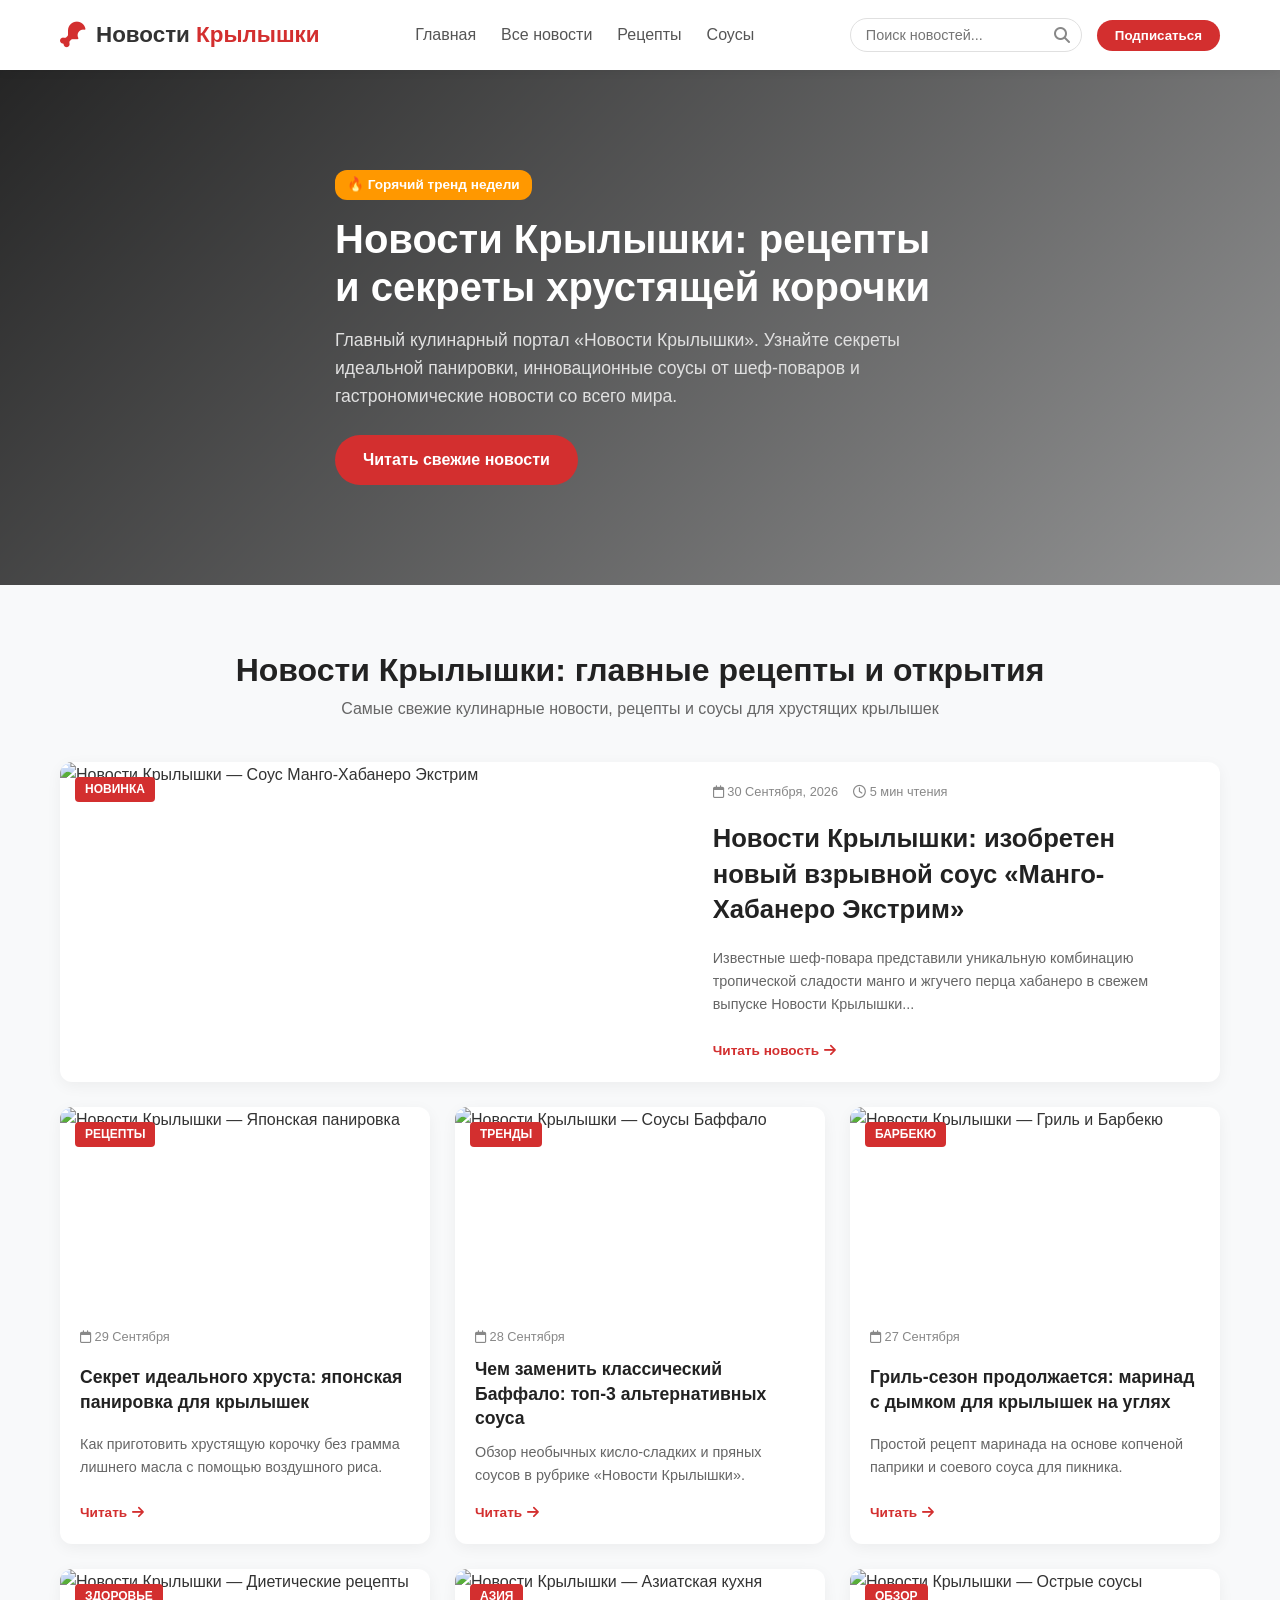
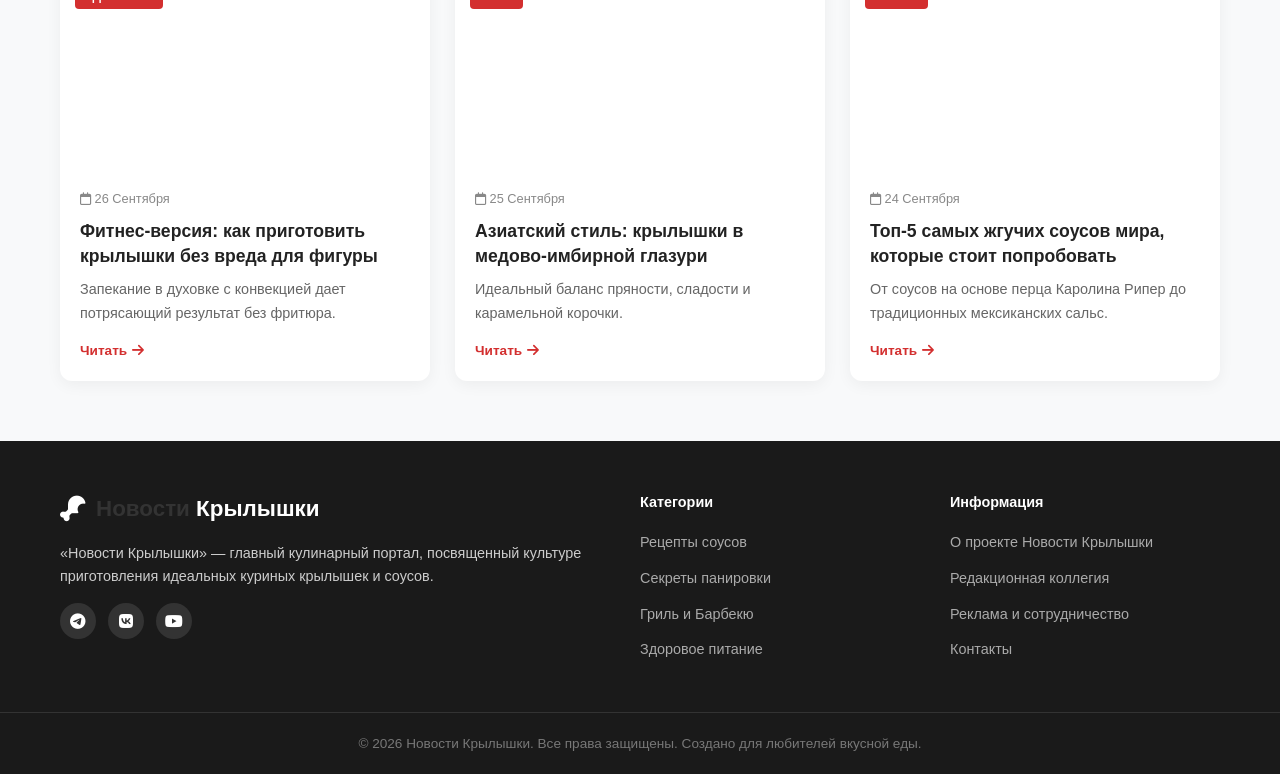
==== commit 3339a592: "Add files via upload" ====
--- a/index.html
+++ b/index.html
@@ -4,47 +4,48 @@
     <meta charset="UTF-8">
     <meta name="viewport" content="width=device-width, initial-scale=1.0">
     
-    <!-- SEO Мета-теги -->
-    <title>Кулинарные новости: лучшие рецепты куриных крылышек и соусов — Крылышки News</title>
-    <meta name="description" content="Свежие кулинарные новости, секреты хрустящей корочки, авторские рецепты соусов и гастрономические тренды со всего мира на портале Крылышки News.">
-    <meta name="keywords" content="куриные крылышки, рецепты крылышек, соус для крылышек, манго хабанеро, крылышки баффало, хрустящие крылышки">
+    <!-- 1. SEO Мета-теги с точным вхождением запроса -->
+    <title>Новости Крылышки — Свежие кулинарные новости, рецепты и соусы</title>
+    <meta name="description" content="Главный портал Новости Крылышки: последние события, секреты хрустящей корочки, авторские соусы и лучшие рецепты приготовления куриных крылышек.">
+    <meta name="keywords" content="новости крылышки, крылышки news, новости кулинарии, рецепты куриных крылышек, соусы для крылышек">
     <meta name="robots" content="index, follow">
 
-    <!-- Open Graph (для Telegram, VK, WhatsApp, Facebook) -->
+    <!-- Open Graph -->
     <meta property="og:type" content="website">
     <meta property="og:url" content="https://yourdomain.com/">
-    <meta property="og:site_name" content="Крылышки News">
-    <meta property="og:title" content="Крылышки News — Главный кулинарный портал о куриных крылышках">
-    <meta property="og:description" content="Рецепты хрустящей корочки, секретные соусы от шеф-поваров, обзоры и гастрономические новости со всего мира.">
+    <meta property="og:site_name" content="Новости Крылышки">
+    <meta property="og:title" content="Новости Крылышки — Кулинарный портал о куриных крылышках">
+    <meta property="og:description" content="Главные новости Крылышки: рецепты, хрустящая корочка, обзоры соусов и советы от шеф-поваров.">
     <meta property="og:image" content="https://images.unsplash.com/photo-1527477396000-e27163b481c2?auto=format&fit=crop&w=1200&h=630&q=80">
     <meta property="og:image:width" content="1200">
     <meta property="og:image:height" content="630">
-    <meta property="og:image:alt" content="Сочные куриные крылышки с острым соусом">
+    <meta property="og:image:alt" content="Новости Крылышки — сочные куриные крылышки">
     <meta property="og:locale" content="ru_RU">
 
     <!-- Twitter Cards -->
     <meta name="twitter:card" content="summary_large_image">
-    <meta name="twitter:title" content="Крылышки News — Главный кулинарный портал">
-    <meta name="twitter:description" content="Рецепты хрустящей корочки, секретные соусы и гастрономические новости.">
+    <meta name="twitter:title" content="Новости Крылышки — Главный кулинарный портал">
+    <meta name="twitter:description" content="Свежие новости Крылышки, рецепты хрустящей корочки и секретные соусы.">
     <meta name="twitter:image" content="https://images.unsplash.com/photo-1527477396000-e27163b481c2?auto=format&fit=crop&w=1200&h=630&q=80">
 
     <link rel="stylesheet" href="style.css">
     <link rel="stylesheet" href="https://cdnjs.cloudflare.com/ajax/libs/font-awesome/6.4.0/css/all.min.css">
 
-    <!-- Schema.org Микроразметка для поисковиков -->
+    <!-- Schema.org Микроразметка -->
     <script type="application/ld+json">
     {
       "@context": "https://schema.org",
       "@graph": [
         {
           "@type": "WebSite",
-          "name": "Крылышки News",
+          "name": "Новости Крылышки",
+          "alternateName": "Крылышки News",
           "url": "https://yourdomain.com/",
-          "description": "Главный кулинарный портал, посвященный культуре приготовления куриных крылышек и соусов."
+          "description": "Портал Новости Крылышки — всё о приготовлении куриных крылышек и соусах."
         },
         {
           "@type": "NewsArticle",
-          "headline": "Революция вкуса: изобретен новый взрывной соус «Манго-Хабанеро Экстрим» для крылышек",
+          "headline": "Новости Крылышки: изобретен новый взрывной соус «Манго-Хабанеро Экстрим»",
           "image": [
             "https://images.unsplash.com/photo-1527477396000-e27163b481c2?auto=format&fit=crop&w=1200&q=80"
           ],
@@ -52,7 +53,7 @@
           "dateModified": "2026-09-30T00:00:00+05:00",
           "author": {
             "@type": "Organization",
-            "name": "Редакция Крылышки News"
+            "name": "Редакция Новости Крылышки"
           }
         }
       ]
@@ -66,7 +67,7 @@
         <div class="container header-container">
             <div class="logo">
                 <i class="fa-solid fa-drumstick-bite" aria-hidden="true"></i>
-                <span>Крылышки <strong>News</strong></span>
+                <span><strong>Новости</strong> Крылышки</span>
             </div>
             <nav class="main-nav" aria-label="Основная навигация">
                 <a href="#hero">Главная</a>
@@ -89,24 +90,26 @@
         <div class="hero-overlay"></div>
         <div class="container hero-content">
             <span class="badge-hot">🔥 Горячий тренд недели</span>
-            <h1>Искусство идеальных куриных крылышек</h1>
-            <p>Узнайте секреты хрустящей корочки, инновационные соусы от шеф-поваров и главные гастрономические новости со всего мира.</p>
-            <a href="#news" class="btn-primary">Читать свежий выпуск</a>
+            <!-- 2. Главный заголовок H1 содержит точную фразу -->
+            <h1>Новости Крылышки: рецепты и секреты хрустящей корочки</h1>
+            <p>Главный кулинарный портал «Новости Крылышки». Узнайте секреты идеальной панировки, инновационные соусы от шеф-поваров и гастрономические новости со всего мира.</p>
+            <a href="#news" class="btn-primary">Читать свежие новости</a>
         </div>
     </section>
 
     <!-- Основной контент (Новости) -->
     <main id="news" class="container main-content">
         <div class="section-title">
-            <h2>Главные кулинарные новости и рецепты</h2>
-            <p>Самые свежие открытия, соусы и рецепты хрустящих крылышек</p>
+            <!-- 3. Подзаголовок H2 подкрепляет запрос -->
+            <h2>Новости Крылышки: главные рецепты и открытия</h2>
+            <p>Самые свежие кулинарные новости, рецепты и соусы для хрустящих крылышек</p>
         </div>
 
         <div class="news-grid">
             <!-- 1. Главная большая новость -->
             <article class="news-card main-news" onclick="openModal('main')">
                 <div class="card-image-wrapper">
-                    <img src="https://images.unsplash.com/photo-1527477396000-e27163b481c2?auto=format&fit=crop&w=1200&q=80" alt="Соус Манго-Хабанеро Экстрим для куриных крылышек" class="card-img" loading="eager">
+                    <img src="https://images.unsplash.com/photo-1527477396000-e27163b481c2?auto=format&fit=crop&w=1200&q=80" alt="Новости Крылышки — Соус Манго-Хабанеро Экстрим" class="card-img" loading="eager">
                     <span class="news-category">Новинка</span>
                 </div>
                 <div class="card-content">
@@ -114,8 +117,8 @@
                         <span><i class="fa-regular fa-calendar"></i> <time datetime="2026-09-30">30 Сентября, 2026</time></span>
                         <span><i class="fa-regular fa-clock"></i> 5 мин чтения</span>
                     </div>
-                    <h3>Революция вкуса: изобретен новый взрывной соус «Манго-Хабанеро Экстрим» для крылышек</h3>
-                    <p class="news-snippet">Известные шеф-повара представили уникальную комбинацию тропической сладости манго и жгучего перца хабанеро, которая покорила любителей остренького по всему миру...</p>
+                    <h3>Новости Крылышки: изобретен новый взрывной соус «Манго-Хабанеро Экстрим»</h3>
+                    <p class="news-snippet">Известные шеф-повара представили уникальную комбинацию тропической сладости манго и жгучего перца хабанеро в свежем выпуске Новости Крылышки...</p>
                     <span class="read-more">Читать новость <i class="fa-solid fa-arrow-right"></i></span>
                 </div>
             </article>
@@ -123,7 +126,7 @@
             <!-- 2. Новость -->
             <article class="news-card" onclick="openModal('news2')">
                 <div class="card-image-wrapper">
-                    <img src="https://images.unsplash.com/photo-1567620832903-9fc6debc209f?auto=format&fit=crop&w=600&q=80" alt="Японская панировка для хрустящих крылышек в кунжуте" class="card-img" loading="lazy">
+                    <img src="https://images.unsplash.com/photo-1567620832903-9fc6debc209f?auto=format&fit=crop&w=600&q=80" alt="Новости Крылышки — Японская панировка" class="card-img" loading="lazy">
                     <span class="news-category">Рецепты</span>
                 </div>
                 <div class="card-content">
@@ -131,7 +134,7 @@
                         <span><i class="fa-regular fa-calendar"></i> <time datetime="2026-09-29">29 Сентября</time></span>
                     </div>
                     <h3>Секрет идеального хруста: японская панировка для крылышек</h3>
-                    <p class="news-snippet">Как приготовить хрустящую корочку без грамма лишнего масла с помощью воздушного риса и специй.</p>
+                    <p class="news-snippet">Как приготовить хрустящую корочку без грамма лишнего масла с помощью воздушного риса.</p>
                     <span class="read-more">Читать <i class="fa-solid fa-arrow-right"></i></span>
                 </div>
             </article>
@@ -139,7 +142,7 @@
             <!-- 3. Новость -->
             <article class="news-card" onclick="openModal('news3')">
                 <div class="card-image-wrapper">
-                    <img src="https://images.unsplash.com/photo-1608039829572-78524f79c4c7?auto=format&fit=crop&w=600&q=80" alt="Острые крылышки Баффало с соусом блю чиз" class="card-img" loading="lazy">
+                    <img src="https://images.unsplash.com/photo-1608039829572-78524f79c4c7?auto=format&fit=crop&w=600&q=80" alt="Новости Крылышки — Соусы Баффало" class="card-img" loading="lazy">
                     <span class="news-category">Тренды</span>
                 </div>
                 <div class="card-content">
@@ -147,7 +150,7 @@
                         <span><i class="fa-regular fa-calendar"></i> <time datetime="2026-09-28">28 Сентября</time></span>
                     </div>
                     <h3>Чем заменить классический Баффало: топ-3 альтернативных соуса</h3>
-                    <p class="news-snippet">Обзор необычных кисло-сладких и пряных соусов, которые идеально подчеркивают вкус птицы.</p>
+                    <p class="news-snippet">Обзор необычных кисло-сладких и пряных соусов в рубрике «Новости Крылышки».</p>
                     <span class="read-more">Читать <i class="fa-solid fa-arrow-right"></i></span>
                 </div>
             </article>
@@ -155,7 +158,7 @@
             <!-- 4. Новость -->
             <article class="news-card" onclick="openModal('news4')">
                 <div class="card-image-wrapper">
-                    <img src="https://images.unsplash.com/photo-1589302168068-964664d93dc0?auto=format&fit=crop&w=600&q=80" alt="Приготовление маринованных крылышек на гриле и углях" class="card-img" loading="lazy">
+                    <img src="https://images.unsplash.com/photo-1589302168068-964664d93dc0?auto=format&fit=crop&w=600&q=80" alt="Новости Крылышки — Гриль и Барбекю" class="card-img" loading="lazy">
                     <span class="news-category">Барбекю</span>
                 </div>
                 <div class="card-content">
@@ -171,7 +174,7 @@
             <!-- 5. Новость -->
             <article class="news-card" onclick="openModal('news5')">
                 <div class="card-image-wrapper">
-                    <img src="https://images.unsplash.com/photo-1569058242253-92a9c755a0ec?auto=format&fit=crop&w=600&q=80" alt="Запеченные диетические куриные крылышки в духовке" class="card-img" loading="lazy">
+                    <img src="https://images.unsplash.com/photo-1569058242253-92a9c755a0ec?auto=format&fit=crop&w=600&q=80" alt="Новости Крылышки — Диетические рецепты" class="card-img" loading="lazy">
                     <span class="news-category">Здоровье</span>
                 </div>
                 <div class="card-content">
@@ -187,7 +190,7 @@
             <!-- 6. Новость -->
             <article class="news-card" onclick="openModal('news6')">
                 <div class="card-image-wrapper">
-                    <img src="https://images.unsplash.com/photo-1626777552726-4a6b54c97e46?auto=format&fit=crop&w=600&q=80" alt="Крылышки по-азиатски в медово-имбирной глазури с кунжутом" class="card-img" loading="lazy">
+                    <img src="https://images.unsplash.com/photo-1626777552726-4a6b54c97e46?auto=format&fit=crop&w=600&q=80" alt="Новости Крылышки — Азиатская кухня" class="card-img" loading="lazy">
                     <span class="news-category">Азия</span>
                 </div>
                 <div class="card-content">
@@ -203,7 +206,7 @@
             <!-- 7. Новость -->
             <article class="news-card" onclick="openModal('news7')">
                 <div class="card-image-wrapper">
-                    <img src="https://images.unsplash.com/photo-1606755962773-d324e0a13086?auto=format&fit=crop&w=600&q=80" alt="Коллекция самых острых соусов для куриных крылышек" class="card-img" loading="lazy">
+                    <img src="https://images.unsplash.com/photo-1606755962773-d324e0a13086?auto=format&fit=crop&w=600&q=80" alt="Новости Крылышки — Острые соусы" class="card-img" loading="lazy">
                     <span class="news-category">Обзор</span>
                 </div>
                 <div class="card-content">
@@ -232,13 +235,13 @@
             <div class="footer-col">
                 <div class="logo footer-logo">
                     <i class="fa-solid fa-drumstick-bite" aria-hidden="true"></i>
-                    <span>Крылышки <strong>News</strong></span>
-                </div>
-                <p>Главный кулинарный портал, посвященный культуре приготовления идеальных куриных крылышек и соусов.</p>
+                    <span><strong>Новости</strong> Крылышки</span>
+                </div>
+                <p>«Новости Крылышки» — главный кулинарный портал, посвященный культуре приготовления идеальных куриных крылышек и соусов.</p>
                 <div class="social-icons">
-                    <a href="#" aria-label="Канал в Telegram"><i class="fa-brands fa-telegram"></i></a>
-                    <a href="#" aria-label="Сообщество ВКонтакте"><i class="fa-brands fa-vk"></i></a>
-                    <a href="#" aria-label="Канал на YouTube"><i class="fa-brands fa-youtube"></i></a>
+                    <a href="#" aria-label="Канал Новости Крылышки в Telegram"><i class="fa-brands fa-telegram"></i></a>
+                    <a href="#" aria-label="Сообщество Новости Крылышки ВКонтакте"><i class="fa-brands fa-vk"></i></a>
+                    <a href="#" aria-label="Канал Новости Крылышки на YouTube"><i class="fa-brands fa-youtube"></i></a>
                 </div>
             </div>
             <div class="footer-col">
@@ -253,7 +256,7 @@
             <div class="footer-col">
                 <p class="footer-title">Информация</p>
                 <ul>
-                    <li><a href="#">О проекте</a></li>
+                    <li><a href="#">О проекте Новости Крылышки</a></li>
                     <li><a href="#">Редакционная коллегия</a></li>
                     <li><a href="#">Реклама и сотрудничество</a></li>
                     <li><a href="#">Контакты</a></li>
@@ -261,7 +264,7 @@
             </div>
         </div>
         <div class="footer-bottom">
-            <p>&copy; 2026 Крылышки News. Все права защищены. Создано для любителей вкусной еды.</p>
+            <p>&copy; 2026 Новости Крылышки. Все права защищены. Создано для любителей вкусной еды.</p>
         </div>
     </footer>
 
@@ -269,46 +272,46 @@
     <script>
         const articlesData = {
             'main': {
-                title: 'Революция вкуса: изобретен новый взрывной соус «Манго-Хабанеро Экстрим» для крылышек',
+                title: 'Новости Крылышки: изобретен новый взрывной соус «Манго-Хабанеро Экстрим»',
                 date: '30 Сентября, 2026',
                 img: 'https://images.unsplash.com/photo-1527477396000-e27163b481c2?auto=format&fit=crop&w=1200&q=80',
-                text: 'Известные шеф-повара представили уникальную комбинацию тропической сладости манго и жгучего перца хабанеро, которая покорила любителей остренького по всему миру. Новый соус создается путем трехчасового томления спелых фруктов с добавлением копченого перца, меда и капли лайма. По словам создателей, соус идеально подходит как к классическим крылышкам фритюр, так и к запеченным на углях. Попробуйте приготовить его дома: смешайте пюре манго, мелко нарезанный перец хабанеро, столовую ложку яблочного уксуса и немного коричневого сахара.'
+                text: 'Шеф-повара портала Новости Крылышки представили уникальную комбинацию тропической сладости манго и жгучего перца хабанеро. Новый соус создается путем трехчасового томления спелых фруктов с добавлением копченого перца, меда и капли лайма. Попробуйте приготовить его дома по нашему эксклюзивному рецепту.'
             },
             'news2': {
                 title: 'Секрет идеального хруста: японская панировка для крылышек',
                 date: '29 Сентября, 2026',
                 img: 'https://images.unsplash.com/photo-1567620832903-9fc6debc209f?auto=format&fit=crop&w=800&q=80',
-                text: 'Как приготовить хрустящую корочку без грамма лишнего масла с помощью воздушного риса и специй. Секрет заключается в использовании муки из твердых сортов и легкой обсыпке измельченными рисовыми хлопьями перед отправкой в духовку.'
+                text: 'Как приготовить хрустящую корочку без грамма лишнего масла с помощью воздушного риса и специй. Секрет заключается в использовании муки из твердых сортов.'
             },
             'news3': {
                 title: 'Чем заменить классический Баффало: топ-3 альтернативных соуса',
                 date: '28 Сентября, 2026',
                 img: 'https://images.unsplash.com/photo-1608039829572-78524f79c4c7?auto=format&fit=crop&w=800&q=80',
-                text: 'Обзор необычных кисло-сладких и пряных соусов. В тройку лидеров вошел ореховый соус сатай, медово-горчичный с зернами и пикантный соус на основе кинзы и халапеньо.'
+                text: 'Обзор необычных кисло-сладких и пряных соусов от редакции «Новости Крылышки». В тройку лидеров вошел ореховый соус сатай и медово-горчичный.'
             },
             'news4': {
                 title: 'Гриль-сезон продолжается: маринад с дымком для крылышек на углях',
                 date: '27 Сентября, 2026',
                 img: 'https://images.unsplash.com/photo-1589302168068-964664d93dc0?auto=format&fit=crop&w=800&q=80',
-                text: 'Простой рецепт маринада на основе копченой паприки, соевого соуса, чеснока и томатной пасты. Подержите крылышки в маринаде не менее 2 часов перед жарки на углях.'
+                text: 'Простой рецепт маринада на основе копченой паприки, соевого соуса, чеснока и томатной пасты.'
             },
             'news5': {
                 title: 'Фитнес-версия: как приготовить крылышки без вреда для фигуры',
                 date: '26 Сентября, 2026',
                 img: 'https://images.unsplash.com/photo-1569058242253-92a9c755a0ec?auto=format&fit=crop&w=800&q=80',
-                text: 'Запекание в духовке на решетке при температуре 200 градусов с конвекцией позволяет вытопить весь лишний жир, оставляя мясо нежным, а корочку хрустящей.'
+                text: 'Запекание в духовке на решетке при температуре 200 градусов с конвекцией позволяет вытопить весь лишний жир.'
             },
             'news6': {
                 title: 'Азиатский стиль: крылышки в медово-имбирной глазури',
                 date: '25 Сентября, 2026',
                 img: 'https://images.unsplash.com/photo-1626777552726-4a6b54c97e46?auto=format&fit=crop&w=800&q=80',
-                text: 'Идеальный баланс пряности, сладости и карамельной корочки. Свежий тертый имбирь, мед, кунжутное масло и соевый соус выпариваются до густоты сиропа.'
+                text: 'Идеальный баланс пряности, сладости и карамельной корочки. Тертый имбирь, мед, кунжутное масло и соевый соус.'
             },
             'news7': {
                 title: 'Топ-5 самых жгучих соусов мира, которые стоит попробовать',
                 date: '24 Сентября, 2026',
                 img: 'https://images.unsplash.com/photo-1606755962773-d324e0a13086?auto=format&fit=crop&w=800&q=80',
-                text: 'От соусов на основе перца Каролина Рипер до традиционных мексиканских сальс с перцем чипотле. Рейтинг самых экстремальных вкусовых ощущений для настоящих смельчаков.'
+                text: 'Рейтинг самых экстремальных вкусовых ощущений от портала Новости Крылышки.'
             }
         };
 
@@ -318,11 +321,11 @@
 
             const modalBody = document.getElementById('modalBody');
             modalBody.innerHTML = `
-                <span class="modal-category">Кулинарные новости</span>
+                <span class="modal-category">Новости Крылышки</span>
                 <h2 id="modalTitle">${article.title}</h2>
                 <div class="news-meta" style="margin-bottom: 20px;">
                     <span><i class="fa-regular fa-calendar"></i> ${article.date}</span>
-                    <span><i class="fa-solid fa-user-pen"></i> Редакция Крылышки News</span>
+                    <span><i class="fa-solid fa-user-pen"></i> Редакция Новости Крылышки</span>
                 </div>
                 <img src="${article.img}" alt="${article.title}" class="modal-img">
                 <p class="modal-text">${article.text}</p>
